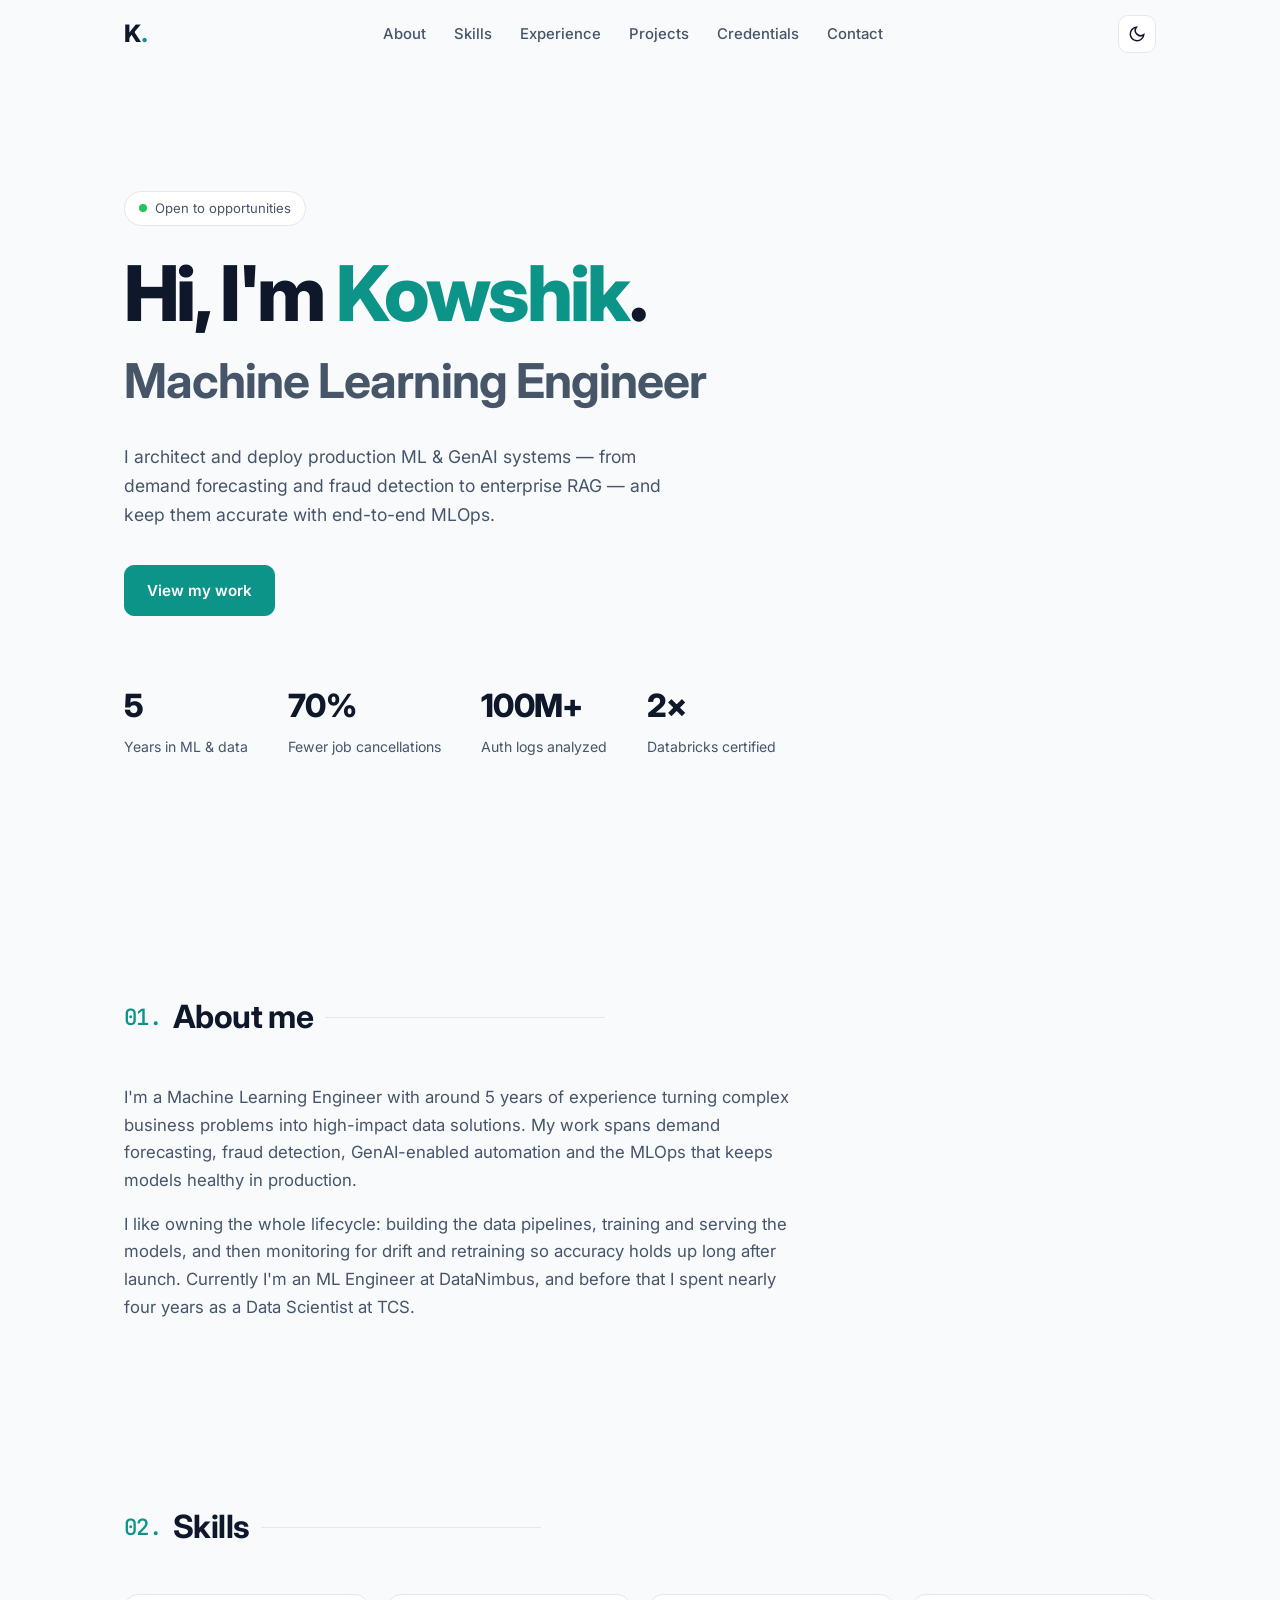
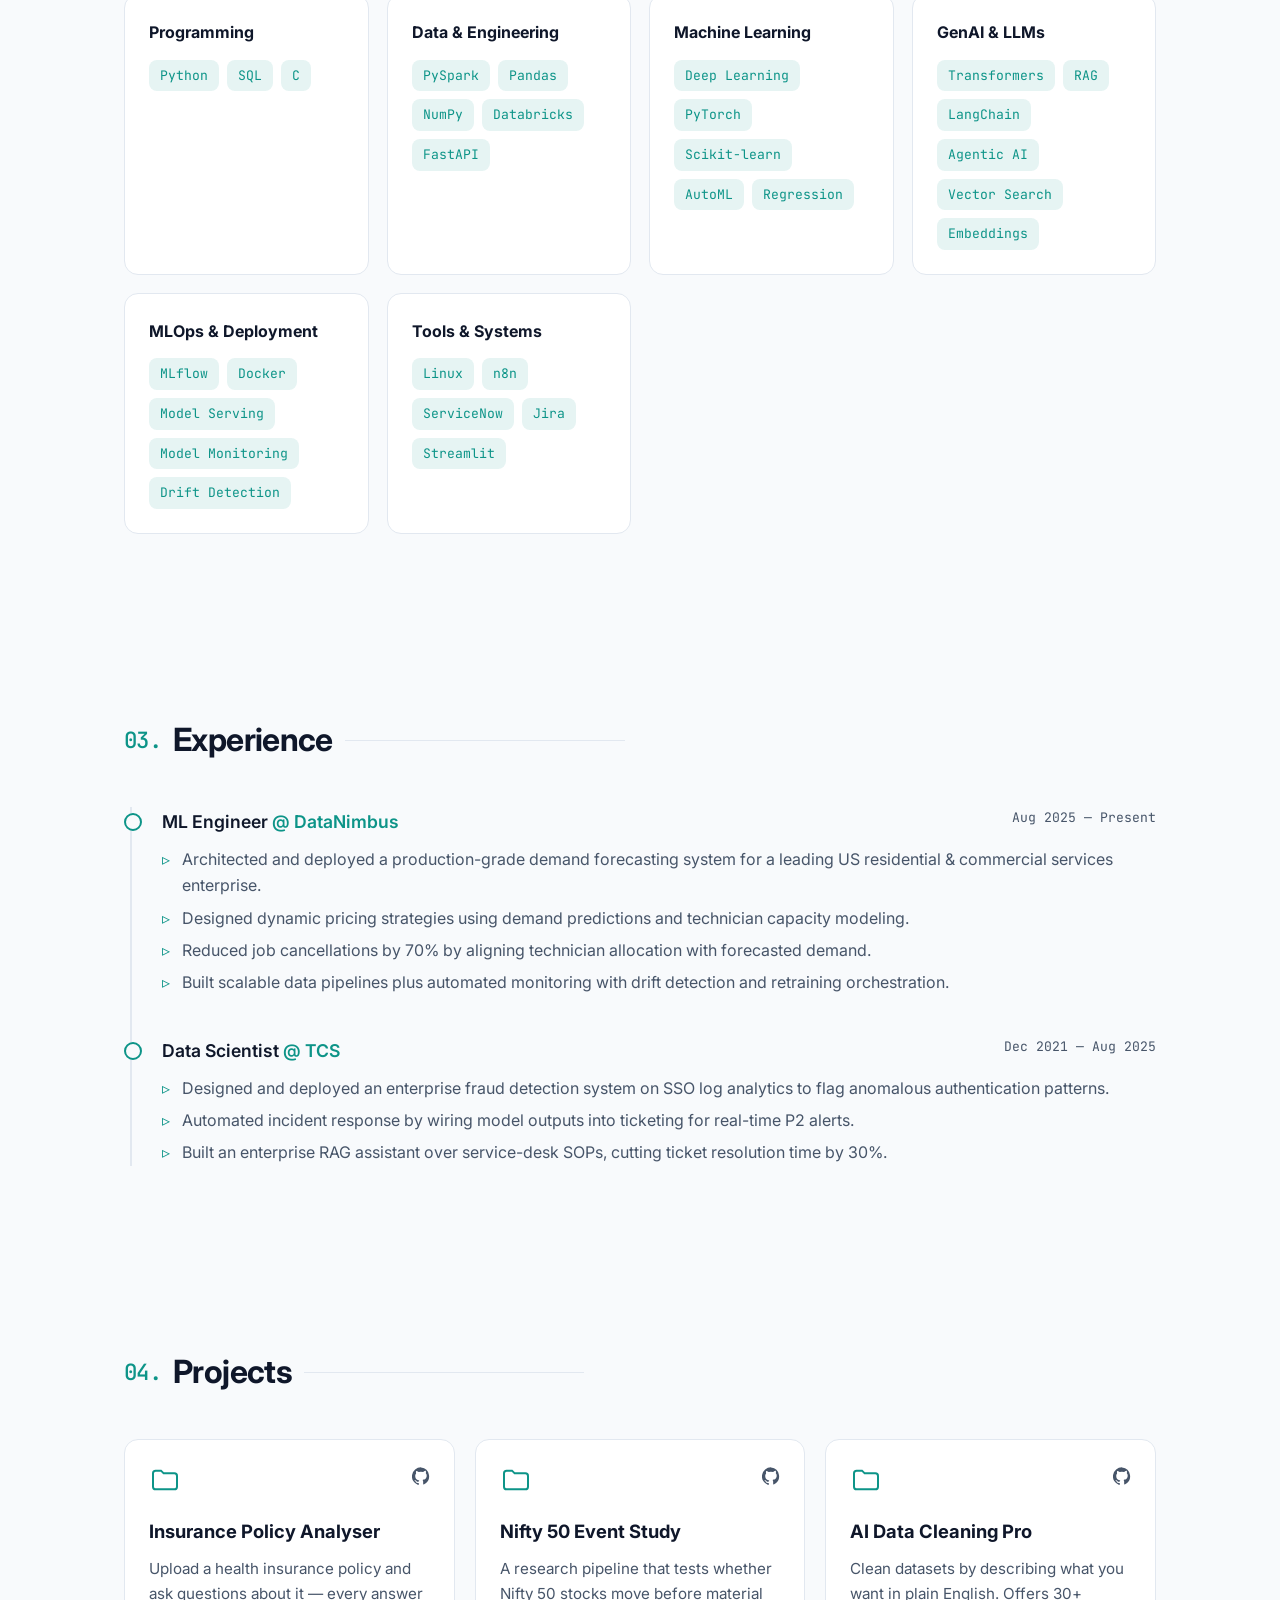
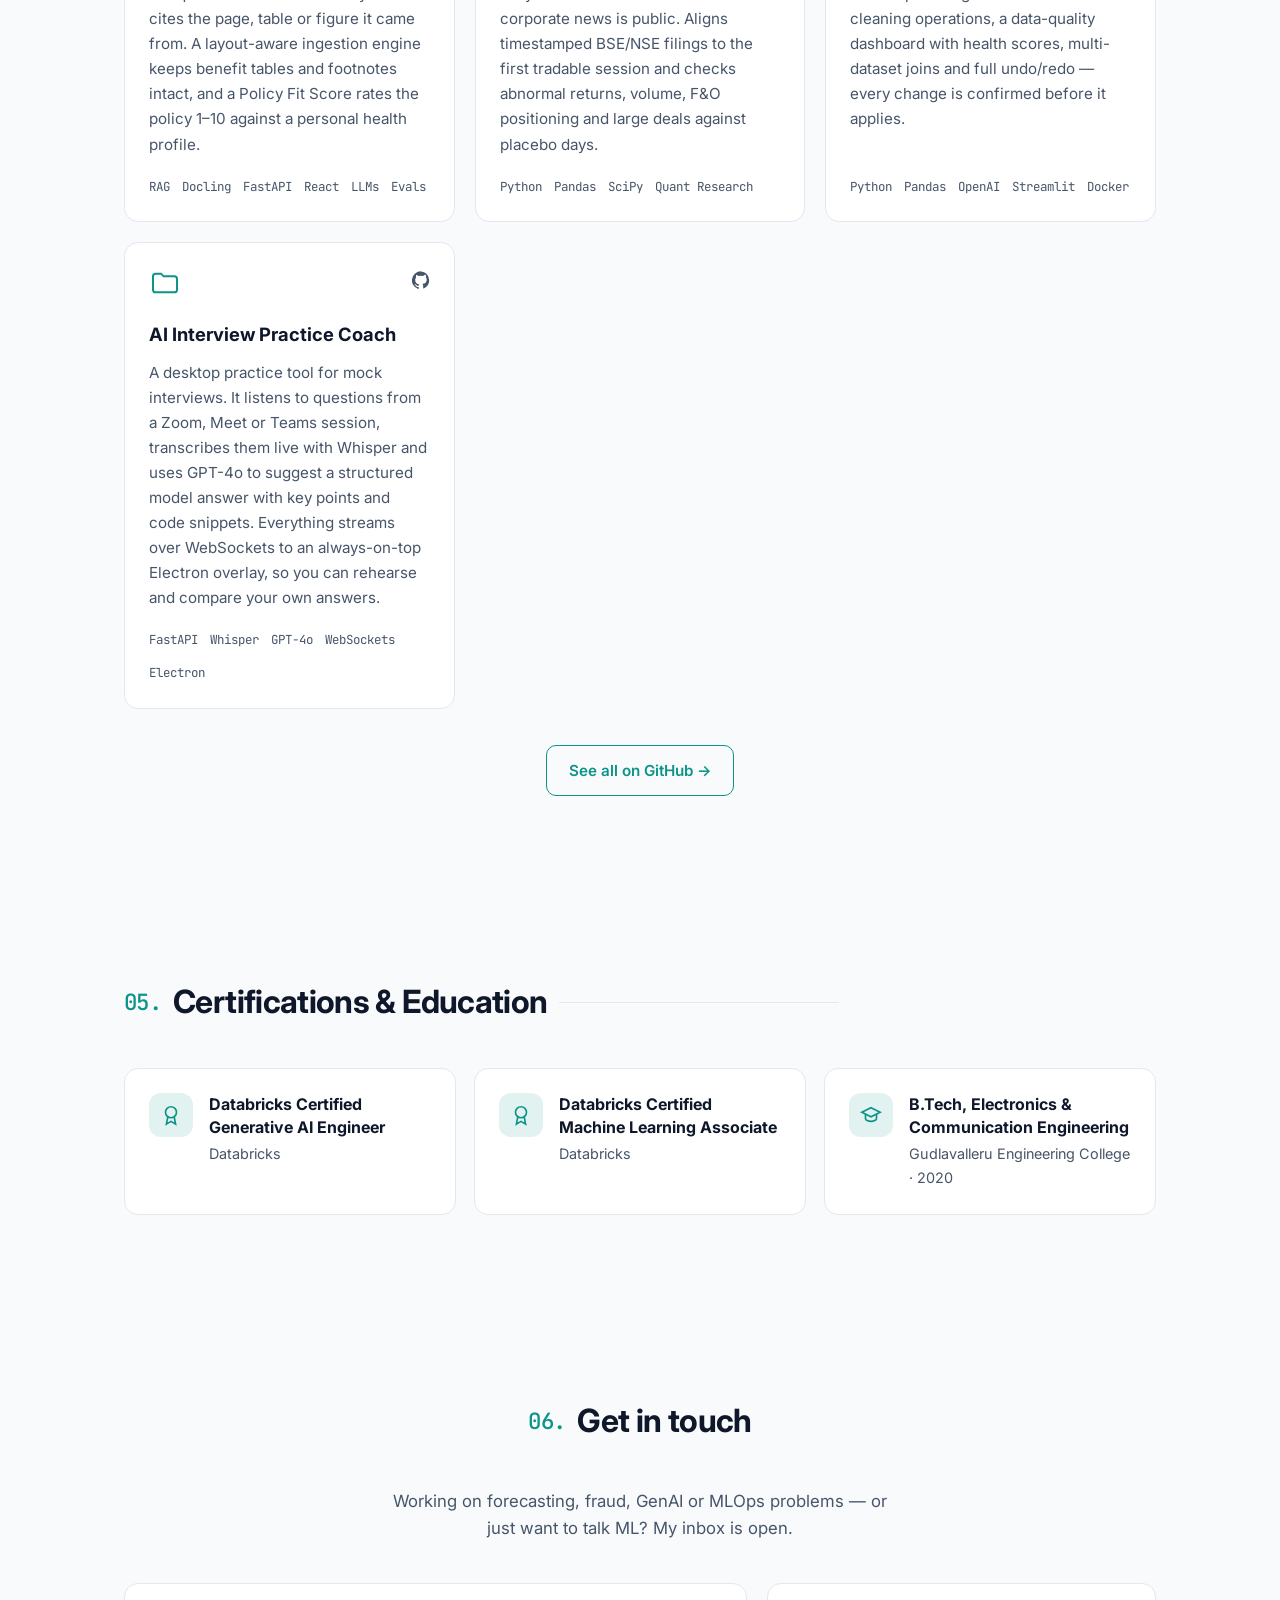
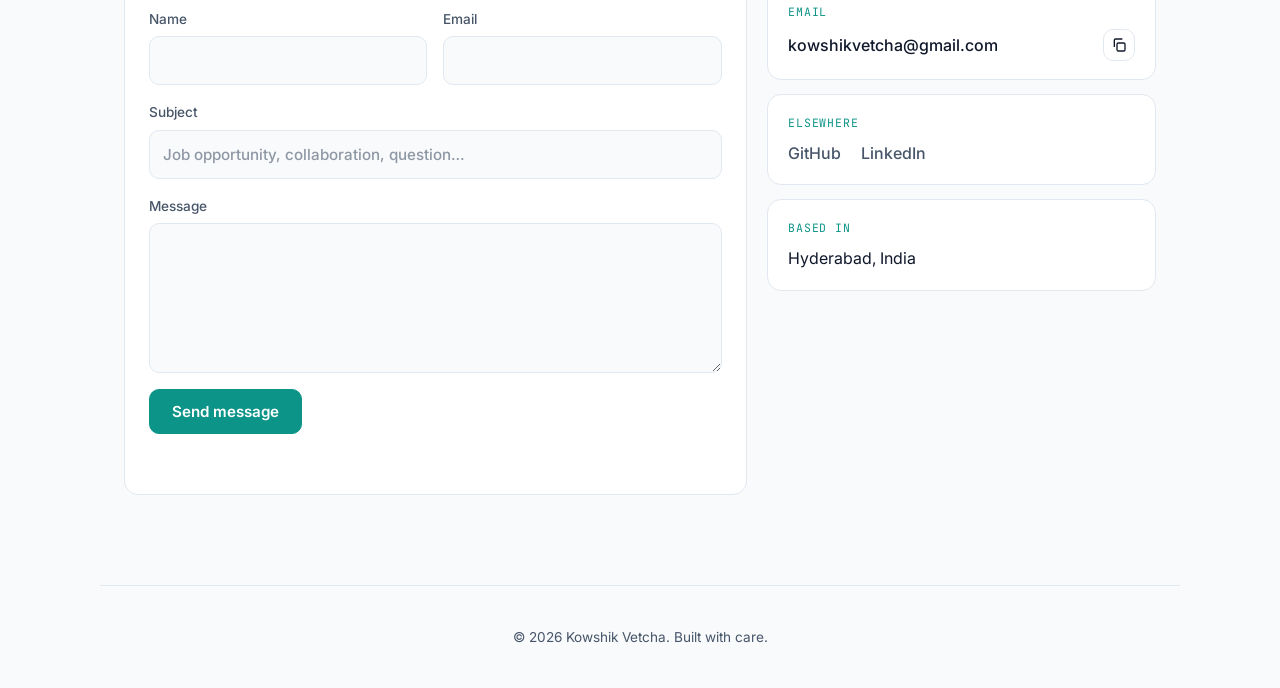
==== index.html @ be453adb "Initial portfolio site Single-page portfolio with projects, experience, credentials and a Web3Forms-" ====
<!doctype html>
<html lang="en">
<head>
  <meta charset="utf-8" />
  <meta name="viewport" content="width=device-width, initial-scale=1" />
  <title>Portfolio</title>
  <meta name="description" content="Personal portfolio" />
  <link rel="preconnect" href="https://fonts.googleapis.com" />
  <link rel="preconnect" href="https://fonts.gstatic.com" crossorigin />
  <link href="https://fonts.googleapis.com/css2?family=Inter:wght@400;500;600;700;800&family=JetBrains+Mono:wght@400;500&display=swap" rel="stylesheet" />
  <link rel="stylesheet" href="styles.css" />
  <script>
    // Apply saved theme before paint to avoid a flash
    try {
      const t = localStorage.getItem("theme");
      if (t) document.documentElement.dataset.theme = t;
    } catch (e) {}
  </script>
</head>
<body>
  <header class="nav">
    <div class="container nav-inner">
      <a href="#top" class="logo" id="logo"></a>
      <nav class="nav-links" id="nav-links">
        <a href="#about">About</a>
        <a href="#skills">Skills</a>
        <a href="#experience">Experience</a>
        <a href="#projects">Projects</a>
        <a href="#credentials">Credentials</a>
        <a href="#contact">Contact</a>
      </nav>
      <div class="nav-actions">
        <button class="icon-btn" id="theme-toggle" aria-label="Toggle theme">
          <svg class="sun" viewBox="0 0 24 24" width="18" height="18" fill="none" stroke="currentColor" stroke-width="2"><circle cx="12" cy="12" r="4"/><path d="M12 2v2M12 20v2M4.9 4.9l1.4 1.4M17.7 17.7l1.4 1.4M2 12h2M20 12h2M4.9 19.1l1.4-1.4M17.7 6.3l1.4-1.4"/></svg>
          <svg class="moon" viewBox="0 0 24 24" width="18" height="18" fill="none" stroke="currentColor" stroke-width="2"><path d="M21 12.8A9 9 0 1 1 11.2 3a7 7 0 0 0 9.8 9.8z"/></svg>
        </button>
        <button class="icon-btn menu-btn" id="menu-toggle" aria-label="Open menu">
          <svg viewBox="0 0 24 24" width="20" height="20" fill="none" stroke="currentColor" stroke-width="2"><path d="M4 7h16M4 12h16M4 17h16"/></svg>
        </button>
      </div>
    </div>
  </header>

  <main id="top">
    <section class="hero container">
      <p class="badge" id="badge"><span class="dot"></span>Open to opportunities</p>
      <h1>Hi, I'm <span class="accent" id="hero-name"></span>.</h1>
      <h2 class="hero-role" id="hero-role"></h2>
      <p class="hero-tagline" id="hero-tagline"></p>
      <div class="hero-cta">
        <a href="#projects" class="btn btn-primary">View my work</a>
        <a href="#" class="btn btn-ghost" id="resume-link" target="_blank" rel="noopener">Download résumé</a>
      </div>
      <div class="stats" id="stats"></div>
    </section>

    <section id="about" class="section container reveal">
      <h3 class="section-title"><span class="num">01.</span> About me</h3>
      <div class="about" id="about-text"></div>
    </section>

    <section id="skills" class="section container reveal">
      <h3 class="section-title"><span class="num">02.</span> Skills</h3>
      <div class="skills-grid" id="skills-grid"></div>
    </section>

    <section id="experience" class="section container reveal">
      <h3 class="section-title"><span class="num">03.</span> Experience</h3>
      <ol class="timeline" id="timeline"></ol>
    </section>

    <section id="projects" class="section container reveal">
      <h3 class="section-title"><span class="num">04.</span> Projects</h3>
      <div class="projects-grid" id="projects-grid"></div>
      <p class="more-link"><a class="btn btn-ghost" id="github-all" target="_blank" rel="noopener">See all on GitHub →</a></p>
    </section>

    <section id="credentials" class="section container reveal">
      <h3 class="section-title"><span class="num">05.</span> Certifications &amp; Education</h3>
      <div class="creds-grid" id="creds-grid"></div>
    </section>

    <section id="contact" class="section container contact reveal">
      <h3 class="section-title center"><span class="num">06.</span> Get in touch</h3>
      <p class="contact-blurb" id="contact-blurb"></p>

      <div class="contact-grid">
        <form class="card contact-form" id="contact-form" novalidate>
          <div class="field-row">
            <label>Name<input name="name" type="text" autocomplete="name" required maxlength="100" /></label>
            <label>Email<input name="email" type="email" autocomplete="email" required maxlength="150" /></label>
          </div>
          <label>Subject<input name="subject" type="text" maxlength="150" placeholder="Job opportunity, collaboration, question…" /></label>
          <label>Message<textarea name="message" rows="5" required maxlength="4000"></textarea></label>
          <input type="checkbox" name="botcheck" class="hp" tabindex="-1" autocomplete="off" aria-hidden="true" />
          <button type="submit" class="btn btn-primary" id="contact-submit">Send message</button>
          <p class="form-status" id="form-status" role="status" aria-live="polite"></p>
        </form>

        <aside class="contact-side">
          <div class="card contact-item">
            <span class="contact-label">Email</span>
            <div class="email-row">
              <a id="contact-email"></a>
              <button type="button" class="icon-btn" id="copy-email" aria-label="Copy email address">
                <svg viewBox="0 0 24 24" width="16" height="16" fill="none" stroke="currentColor" stroke-width="2"><rect x="9" y="9" width="12" height="12" rx="2"/><path d="M5 15V5a2 2 0 0 1 2-2h10"/></svg>
              </button>
            </div>
          </div>
          <div class="card contact-item">
            <span class="contact-label">Elsewhere</span>
            <div class="social" id="social"></div>
          </div>
          <div class="card contact-item">
            <span class="contact-label">Based in</span>
            <span id="contact-location"></span>
          </div>
        </aside>
      </div>
    </section>
  </main>

  <footer class="footer container">
    <p id="footer-text"></p>
  </footer>

  <script src="content.js"></script>
  <script src="script.js"></script>
</body>
</html>
---- styles.css ----
:root {
  --bg: #0b0f17;
  --bg-elev: #121826;
  --border: #1f2937;
  --text: #e5e7eb;
  --muted: #94a3b8;
  --accent: #5eead4;
  --accent-ink: #042f2e;
  --shadow: 0 10px 30px -12px rgba(0, 0, 0, 0.6);
  --radius: 14px;
  --max: 1080px;
}

:root[data-theme="light"] {
  --bg: #f8fafc;
  --bg-elev: #ffffff;
  --border: #e2e8f0;
  --text: #0f172a;
  --muted: #475569;
  --accent: #0d9488;
  --accent-ink: #ffffff;
  --shadow: 0 10px 30px -15px rgba(15, 23, 42, 0.25);
}

@media (prefers-color-scheme: light) {
  :root:not([data-theme="dark"]) {
    --bg: #f8fafc;
    --bg-elev: #ffffff;
    --border: #e2e8f0;
    --text: #0f172a;
    --muted: #475569;
    --accent: #0d9488;
    --accent-ink: #ffffff;
    --shadow: 0 10px 30px -15px rgba(15, 23, 42, 0.25);
  }
}

* { box-sizing: border-box; margin: 0; padding: 0; }
html { scroll-behavior: smooth; scroll-padding-top: 80px; }
body {
  font-family: "Inter", system-ui, sans-serif;
  background: var(--bg);
  color: var(--text);
  line-height: 1.65;
  -webkit-font-smoothing: antialiased;
  transition: background 0.3s, color 0.3s;
}
a { color: inherit; text-decoration: none; }
ul, ol { list-style: none; }

.container { width: 100%; max-width: var(--max); margin: 0 auto; padding: 0 24px; }
.accent { color: var(--accent); }

/* ---------- Nav ---------- */
.nav {
  position: sticky; top: 0; z-index: 50;
  backdrop-filter: blur(12px);
  background: color-mix(in srgb, var(--bg) 75%, transparent);
  border-bottom: 1px solid transparent;
  transition: border-color 0.3s;
}
.nav.scrolled { border-bottom-color: var(--border); }
.nav-inner { display: flex; align-items: center; justify-content: space-between; height: 68px; }
.logo { font-weight: 800; font-size: 1.5rem; letter-spacing: -0.02em; }
.nav-links { display: flex; gap: 28px; }
.nav-links a { color: var(--muted); font-size: 0.93rem; font-weight: 500; transition: color 0.2s; }
.nav-links a:hover, .nav-links a.active { color: var(--accent); }
.nav-actions { display: flex; gap: 8px; }
.icon-btn {
  display: grid; place-items: center;
  width: 38px; height: 38px;
  border-radius: 10px; border: 1px solid var(--border);
  background: var(--bg-elev); color: var(--text); cursor: pointer;
  transition: border-color 0.2s, color 0.2s;
}
.icon-btn:hover { border-color: var(--accent); color: var(--accent); }
.icon-btn .moon { display: none; }
:root[data-theme="light"] .icon-btn .sun { display: none; }
:root[data-theme="light"] .icon-btn .moon { display: block; }
@media (prefers-color-scheme: light) {
  :root:not([data-theme="dark"]) .icon-btn .sun { display: none; }
  :root:not([data-theme="dark"]) .icon-btn .moon { display: block; }
}
.menu-btn { display: none; }

/* ---------- Hero ---------- */
.hero { min-height: calc(100vh - 68px); display: flex; flex-direction: column; justify-content: center; padding-top: 40px; padding-bottom: 60px; }
.badge {
  display: inline-flex; align-items: center; gap: 8px; align-self: flex-start;
  font-size: 0.82rem; color: var(--muted);
  padding: 6px 14px; border: 1px solid var(--border); border-radius: 999px;
  background: var(--bg-elev); margin-bottom: 28px;
}
.dot { width: 8px; height: 8px; border-radius: 50%; background: #22c55e; box-shadow: 0 0 0 0 rgba(34,197,94,.6); animation: pulse 2s infinite; }
@keyframes pulse { 70% { box-shadow: 0 0 0 8px rgba(34,197,94,0); } 100% { box-shadow: 0 0 0 0 rgba(34,197,94,0); } }
.hero h1 { font-size: clamp(2.6rem, 7vw, 4.8rem); font-weight: 800; letter-spacing: -0.035em; line-height: 1.05; }
.hero-role { font-size: clamp(1.6rem, 4.5vw, 3rem); font-weight: 700; color: var(--muted); letter-spacing: -0.02em; margin-top: 6px; }
.hero-tagline { max-width: 560px; font-size: 1.1rem; color: var(--muted); margin-top: 22px; }
.hero-cta { display: flex; flex-wrap: wrap; gap: 14px; margin-top: 36px; }

.btn {
  display: inline-flex; align-items: center; justify-content: center;
  padding: 12px 22px; border-radius: 10px; font-weight: 600; font-size: 0.95rem;
  border: 1px solid var(--accent); transition: transform 0.2s, box-shadow 0.2s, background 0.2s;
}
.btn:hover { transform: translateY(-2px); }
.btn-primary { background: var(--accent); color: var(--accent-ink); }
.btn-primary:hover { box-shadow: 0 8px 24px -8px var(--accent); }
.btn-ghost { color: var(--accent); }
.btn-ghost:hover { background: color-mix(in srgb, var(--accent) 10%, transparent); }
.btn-lg { padding: 16px 30px; font-size: 1rem; }

.stats { display: flex; flex-wrap: wrap; gap: 40px; margin-top: 64px; }
.stat strong { display: block; font-size: 2rem; font-weight: 800; color: var(--text); letter-spacing: -0.02em; }
.stat span { color: var(--muted); font-size: 0.88rem; }

/* ---------- Sections ---------- */
.section { padding: 90px 24px; }
.section-title {
  display: flex; align-items: center; gap: 12px;
  font-size: clamp(1.5rem, 3.5vw, 2rem); font-weight: 700; letter-spacing: -0.02em; margin-bottom: 40px;
}
.section-title::after { content: ""; flex: 1; max-width: 280px; height: 1px; background: var(--border); }
.section-title.center { justify-content: center; }
.section-title.center::after { display: none; }
.num { font-family: "JetBrains Mono", monospace; color: var(--accent); font-size: 0.7em; font-weight: 500; }

.reveal { opacity: 0; transform: translateY(24px); transition: opacity 0.7s ease, transform 0.7s ease; }
.reveal.visible { opacity: 1; transform: none; }
@media (prefers-reduced-motion: reduce) {
  .reveal { opacity: 1; transform: none; transition: none; }
  html { scroll-behavior: auto; }
}

.about { max-width: 680px; color: var(--muted); font-size: 1.05rem; }
.about p + p { margin-top: 16px; }

.card {
  background: var(--bg-elev); border: 1px solid var(--border); border-radius: var(--radius);
  padding: 24px; transition: transform 0.25s, border-color 0.25s, box-shadow 0.25s;
}
.card:hover { transform: translateY(-4px); border-color: color-mix(in srgb, var(--accent) 50%, var(--border)); box-shadow: var(--shadow); }

/* Skills */
.skills-grid { display: grid; grid-template-columns: repeat(auto-fit, minmax(220px, 1fr)); gap: 18px; }
.skill-card h4 { font-size: 1rem; margin-bottom: 14px; }
.chips { display: flex; flex-wrap: wrap; gap: 8px; }
.chips li {
  font-size: 0.82rem; padding: 5px 11px; border-radius: 8px;
  background: color-mix(in srgb, var(--accent) 10%, transparent); color: var(--accent);
  font-family: "JetBrains Mono", monospace;
}

/* Timeline */
.timeline { position: relative; border-left: 2px solid var(--border); margin-left: 6px; }
.timeline-item { position: relative; padding: 0 0 40px 30px; }
.timeline-item:last-child { padding-bottom: 0; }
.timeline-item::before {
  content: ""; position: absolute; left: -8px; top: 6px;
  width: 14px; height: 14px; border-radius: 50%;
  background: var(--bg); border: 2px solid var(--accent);
}
.timeline-head { display: flex; flex-wrap: wrap; justify-content: space-between; gap: 6px 16px; margin-bottom: 10px; }
.timeline-head h4 { font-size: 1.1rem; font-weight: 600; }
.period { font-family: "JetBrains Mono", monospace; font-size: 0.82rem; color: var(--muted); }
.timeline-item ul li { position: relative; padding-left: 20px; color: var(--muted); margin-top: 6px; }
.timeline-item ul li::before { content: "▹"; position: absolute; left: 0; color: var(--accent); }

/* Projects */
.projects-grid { display: grid; grid-template-columns: repeat(auto-fill, minmax(290px, 1fr)); gap: 20px; }
.project-card { display: flex; flex-direction: column; }
.project-top { display: flex; justify-content: space-between; align-items: center; margin-bottom: 20px; }
.folder { color: var(--accent); }
.project-links { display: flex; gap: 12px; }
.project-links a { color: var(--muted); transition: color 0.2s; }
.project-links a:hover { color: var(--accent); }
.project-card h4 { font-size: 1.15rem; margin-bottom: 10px; }
.project-card p { color: var(--muted); font-size: 0.95rem; flex: 1; }
.tags { display: flex; flex-wrap: wrap; gap: 12px; margin-top: 20px; }
.tags li { font-family: "JetBrains Mono", monospace; font-size: 0.78rem; color: var(--muted); }

.more-link { text-align: center; margin-top: 36px; }
.project-org { font-family: "JetBrains Mono", monospace; font-size: 0.75rem; color: var(--accent); text-transform: uppercase; letter-spacing: 0.08em; margin-bottom: 6px; }

/* Credentials */
.creds-grid { display: grid; grid-template-columns: repeat(auto-fit, minmax(280px, 1fr)); gap: 18px; }
.cred-card { display: flex; gap: 16px; align-items: flex-start; }
.cred-icon {
  flex: none; display: grid; place-items: center; width: 44px; height: 44px; border-radius: 12px;
  color: var(--accent); background: color-mix(in srgb, var(--accent) 12%, transparent);
}
.cred-card h4 { font-size: 1rem; line-height: 1.4; }
.cred-card p { color: var(--muted); font-size: 0.9rem; margin-top: 4px; }

/* Contact */
.contact-blurb { max-width: 520px; margin: 0 auto 40px; color: var(--muted); font-size: 1.05rem; text-align: center; }
.contact-grid { display: grid; grid-template-columns: 1.6fr 1fr; gap: 20px; align-items: start; }
.contact-form { display: flex; flex-direction: column; gap: 16px; }
.contact-form:hover, .contact-item:hover { transform: none; box-shadow: none; }
.field-row { display: grid; grid-template-columns: 1fr 1fr; gap: 16px; }
.contact-form label { display: flex; flex-direction: column; gap: 6px; font-size: 0.85rem; font-weight: 500; color: var(--muted); }
.contact-form input, .contact-form textarea {
  font: inherit; font-size: 0.95rem; color: var(--text);
  background: var(--bg); border: 1px solid var(--border); border-radius: 10px;
  padding: 11px 13px; transition: border-color 0.2s, box-shadow 0.2s; width: 100%;
}
.contact-form textarea { resize: vertical; min-height: 120px; }
.contact-form input::placeholder { color: color-mix(in srgb, var(--muted) 60%, transparent); }
.contact-form input:focus, .contact-form textarea:focus {
  outline: none; border-color: var(--accent);
  box-shadow: 0 0 0 3px color-mix(in srgb, var(--accent) 20%, transparent);
}
.contact-form .btn { align-self: flex-start; cursor: pointer; font-family: inherit; }
.contact-form .btn:disabled { opacity: 0.6; cursor: wait; transform: none; }
.hp { position: absolute; left: -9999px; width: 1px; height: 1px; opacity: 0; }
.form-status { font-size: 0.9rem; min-height: 1.4em; color: var(--muted); }
.form-status.success { color: #22c55e; }
.form-status.error { color: #ef4444; }

.contact-side { display: flex; flex-direction: column; gap: 14px; }
.contact-item { padding: 18px 20px; display: flex; flex-direction: column; gap: 8px; }
.contact-label { font-family: "JetBrains Mono", monospace; font-size: 0.72rem; text-transform: uppercase; letter-spacing: 0.08em; color: var(--accent); }
.email-row { display: flex; align-items: center; justify-content: space-between; gap: 10px; }
.email-row a { font-weight: 500; word-break: break-all; transition: color 0.2s; }
.email-row a:hover { color: var(--accent); }
.email-row .icon-btn { width: 32px; height: 32px; flex: none; }
.icon-btn.copied { color: #22c55e; border-color: #22c55e; }
.social { display: flex; gap: 20px; }
.social a { color: var(--muted); font-weight: 500; transition: color 0.2s; }
.social a:hover { color: var(--accent); }

.footer { text-align: center; padding: 40px 24px; color: var(--muted); font-size: 0.85rem; border-top: 1px solid var(--border); }

/* ---------- Mobile ---------- */
@media (max-width: 760px) {
  .container { padding: 0 16px; }
  .section { padding: 70px 16px; }
  .menu-btn { display: grid; }
  .nav-links {
    position: absolute; top: 68px; left: 0; right: 0;
    flex-direction: column; gap: 0;
    background: var(--bg-elev); border-bottom: 1px solid var(--border);
    max-height: 0; overflow: hidden; transition: max-height 0.3s ease;
  }
  .nav-links.open { max-height: 320px; }
  .nav-links a { padding: 14px 20px; border-top: 1px solid var(--border); }
  .stats { gap: 28px; margin-top: 48px; }
  .contact-grid, .field-row { grid-template-columns: 1fr; }
}
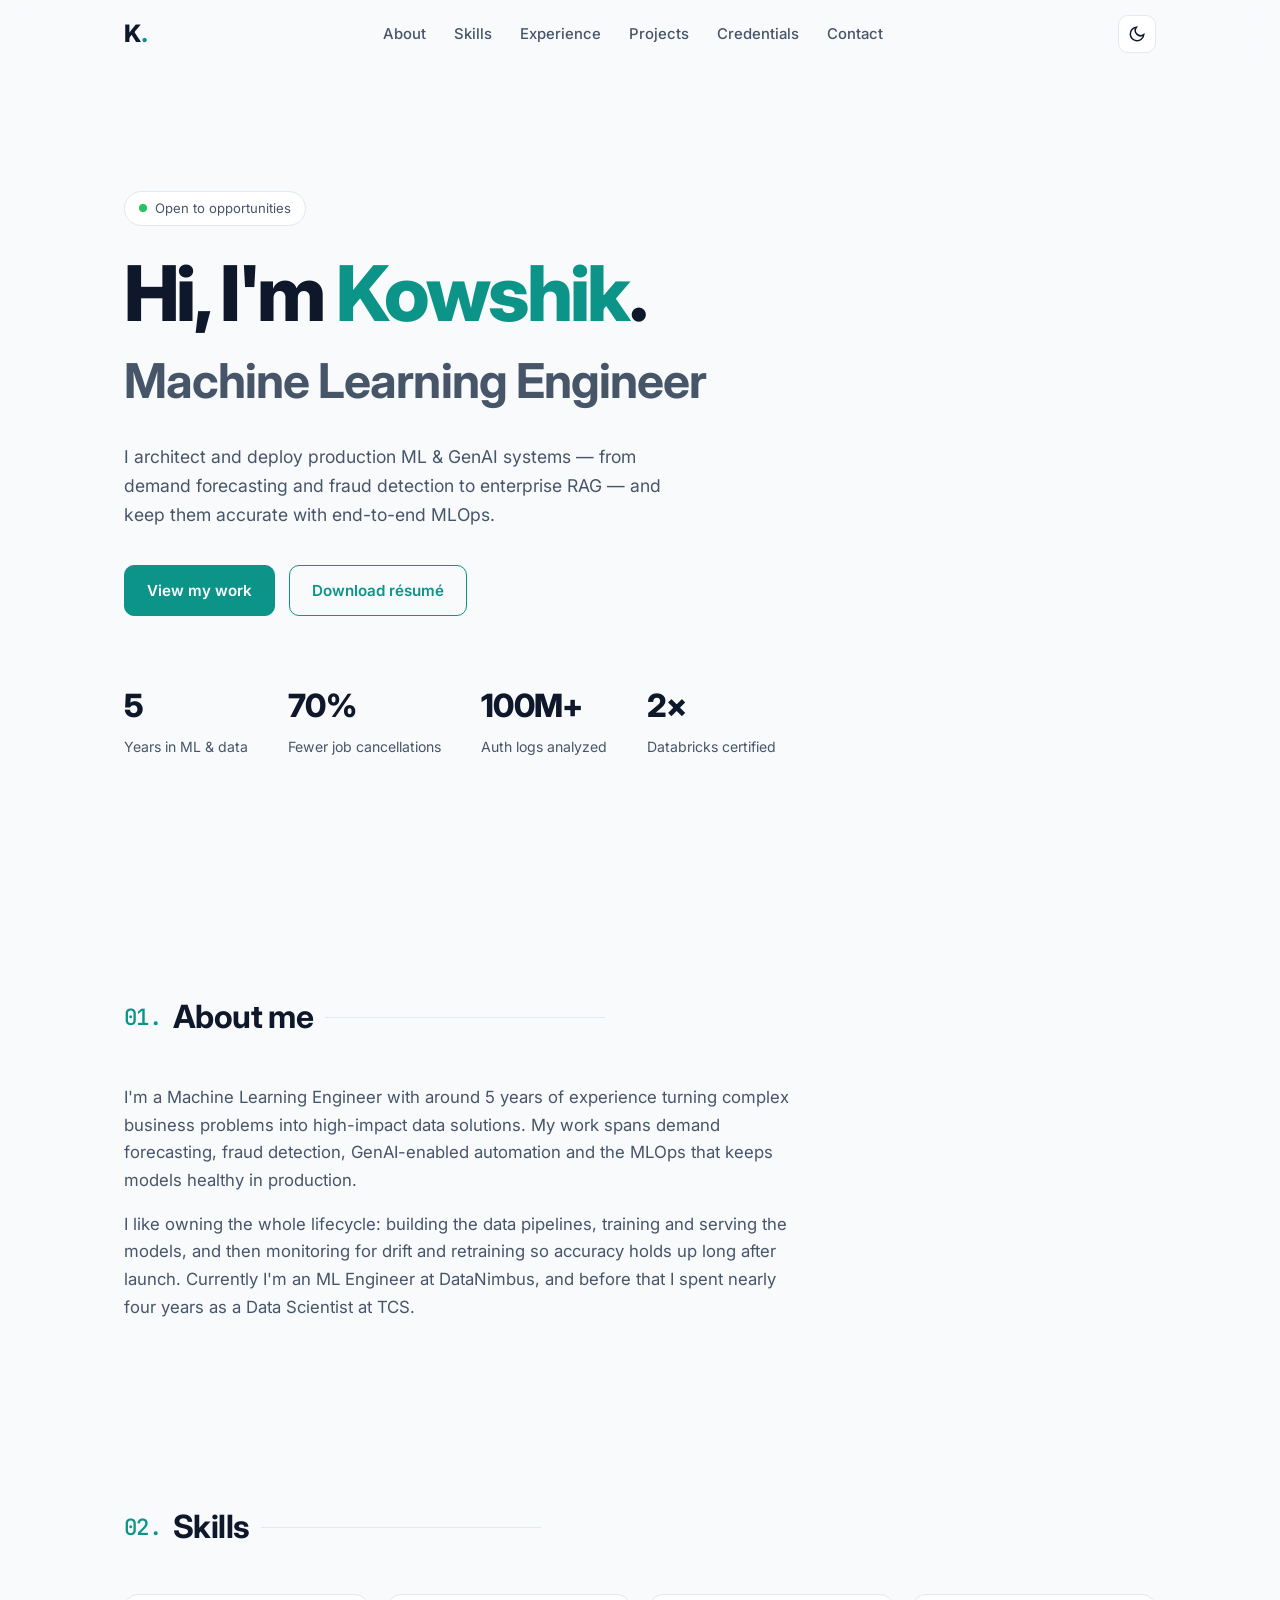
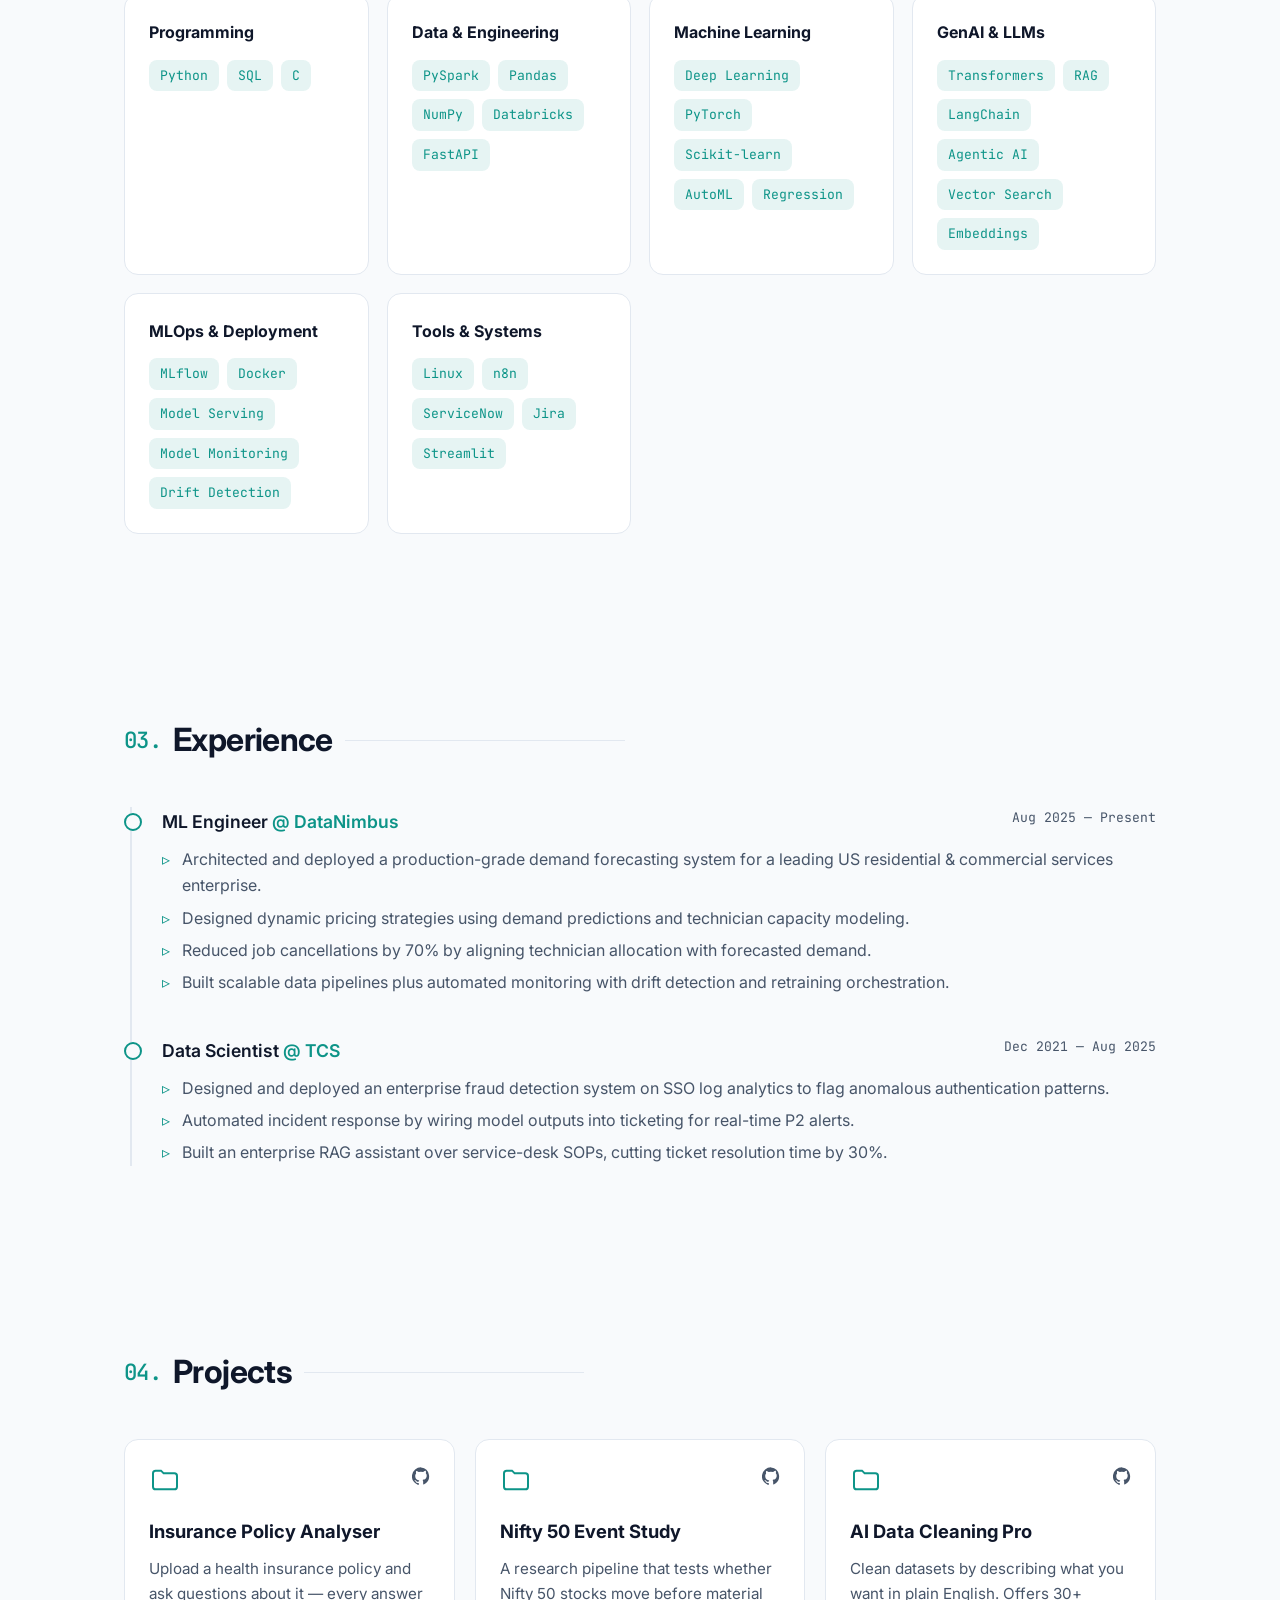
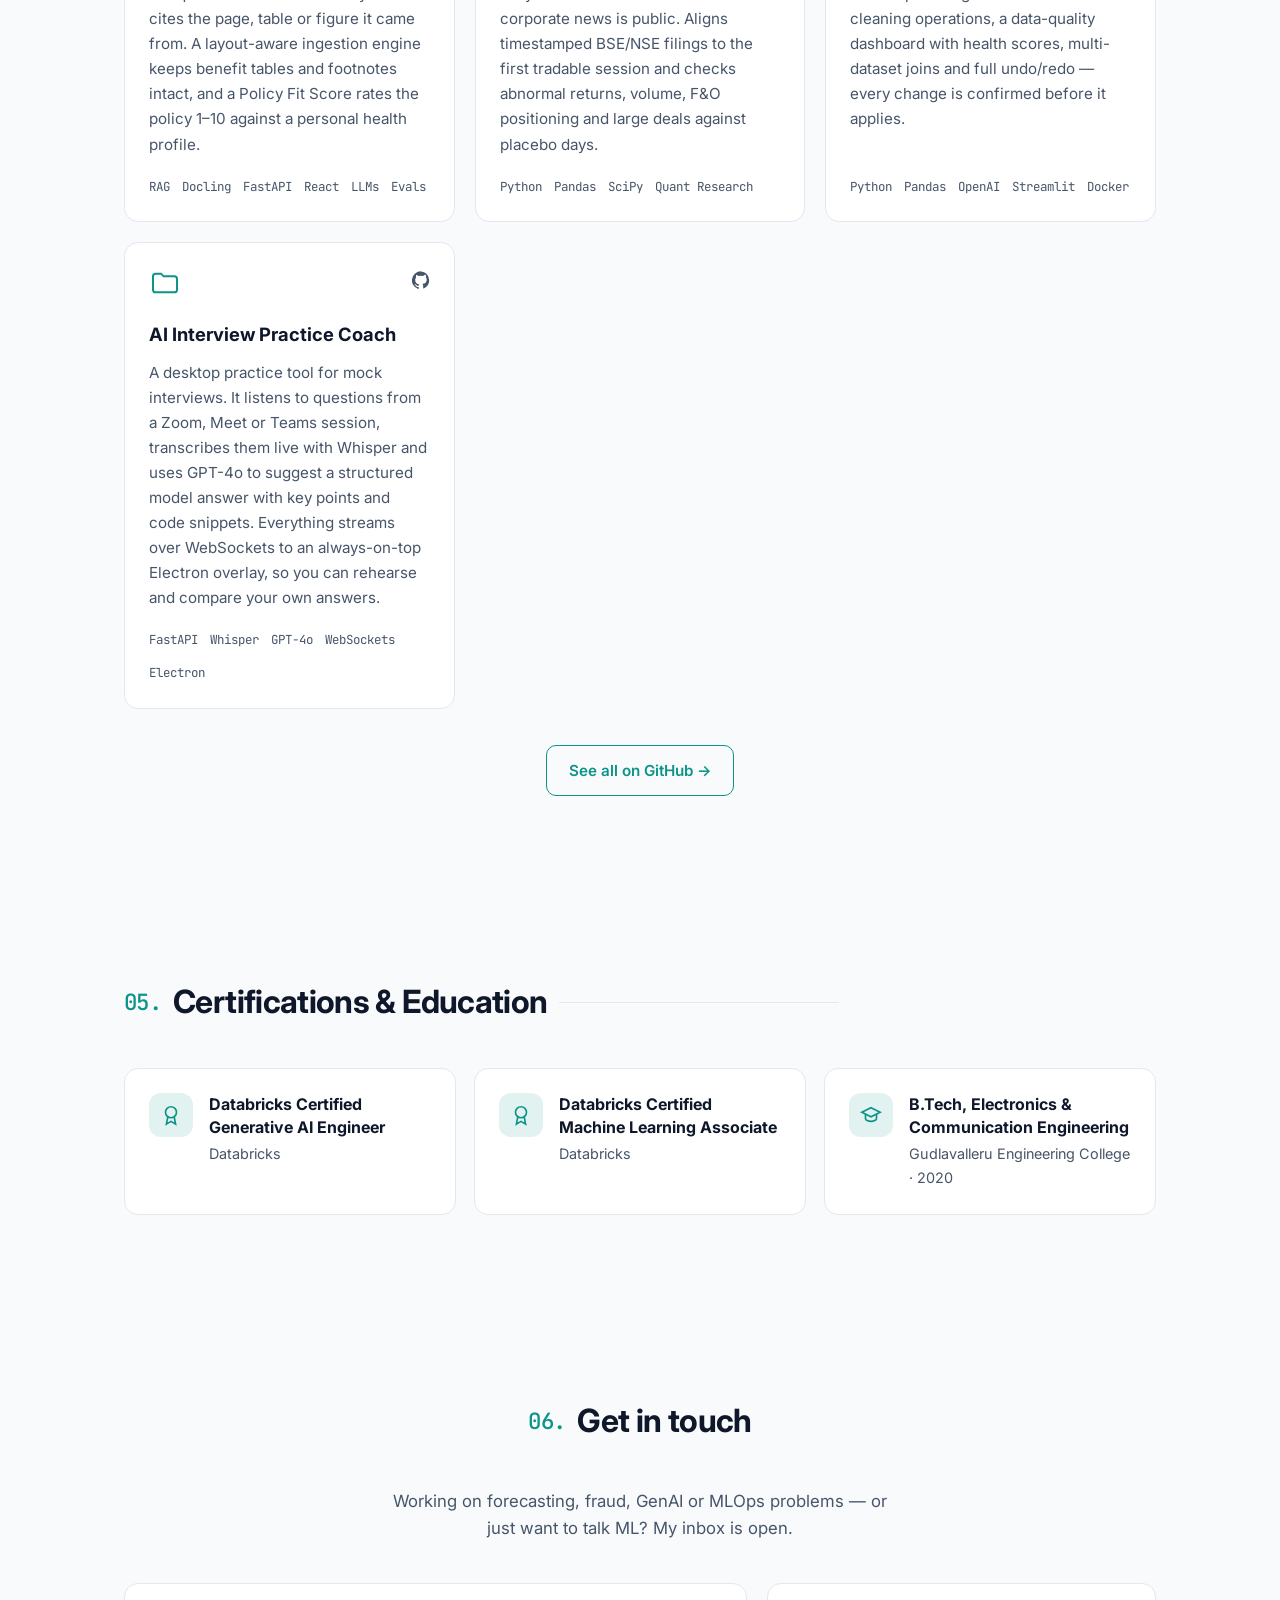
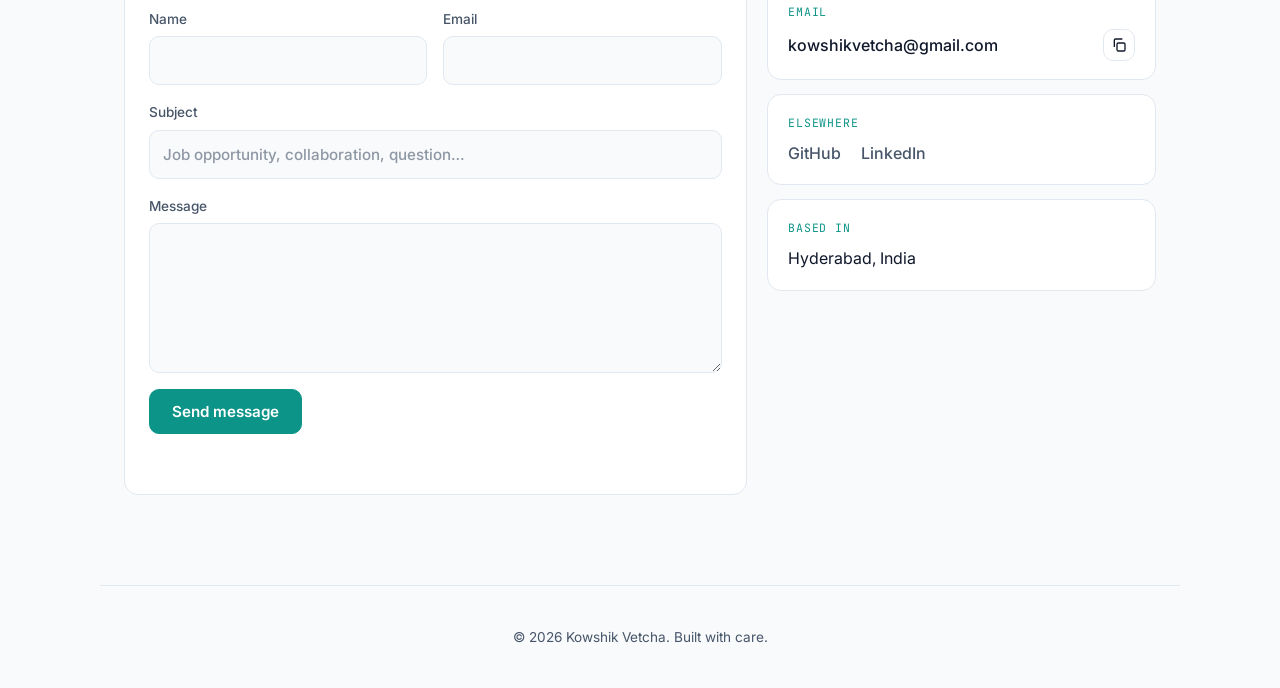
==== commit 3e210b08: "Add résumé download button Co-Authored-By: Claude Opus 5.5 <noreply@anthropic.com>" ====
--- a/index.html
+++ b/index.html
@@ -3,8 +3,13 @@
 <head>
   <meta charset="utf-8" />
   <meta name="viewport" content="width=device-width, initial-scale=1" />
-  <title>Portfolio</title>
-  <meta name="description" content="Personal portfolio" />
+  <title>Kowshik Vetcha — Machine Learning Engineer</title>
+  <meta name="description" content="Machine Learning Engineer building production ML and GenAI systems: demand forecasting, fraud detection, RAG and end-to-end MLOps." />
+  <meta property="og:title" content="Kowshik Vetcha — Machine Learning Engineer" />
+  <meta property="og:description" content="Production ML & GenAI systems: forecasting, fraud detection, RAG and MLOps." />
+  <meta property="og:url" content="https://kowshikvetcha.github.io/" />
+  <meta property="og:type" content="website" />
+  <link rel="icon" href="data:image/svg+xml,<svg xmlns='http://www.w3.org/2000/svg' viewBox='0 0 32 32'><rect width='32' height='32' rx='8' fill='%230b0f17'/><text x='16' y='23' font-family='Arial' font-weight='800' font-size='20' text-anchor='middle' fill='%235eead4'>K</text></svg>" />
   <link rel="preconnect" href="https://fonts.googleapis.com" />
   <link rel="preconnect" href="https://fonts.gstatic.com" crossorigin />
   <link href="https://fonts.googleapis.com/css2?family=Inter:wght@400;500;600;700;800&family=JetBrains+Mono:wght@400;500&display=swap" rel="stylesheet" />
@@ -49,7 +54,7 @@
       <p class="hero-tagline" id="hero-tagline"></p>
       <div class="hero-cta">
         <a href="#projects" class="btn btn-primary">View my work</a>
-        <a href="#" class="btn btn-ghost" id="resume-link" target="_blank" rel="noopener">Download résumé</a>
+        <a href="#" class="btn btn-ghost" id="resume-link" download="Vetcha_Kowshik_Resume.pdf">Download résumé</a>
       </div>
       <div class="stats" id="stats"></div>
     </section>
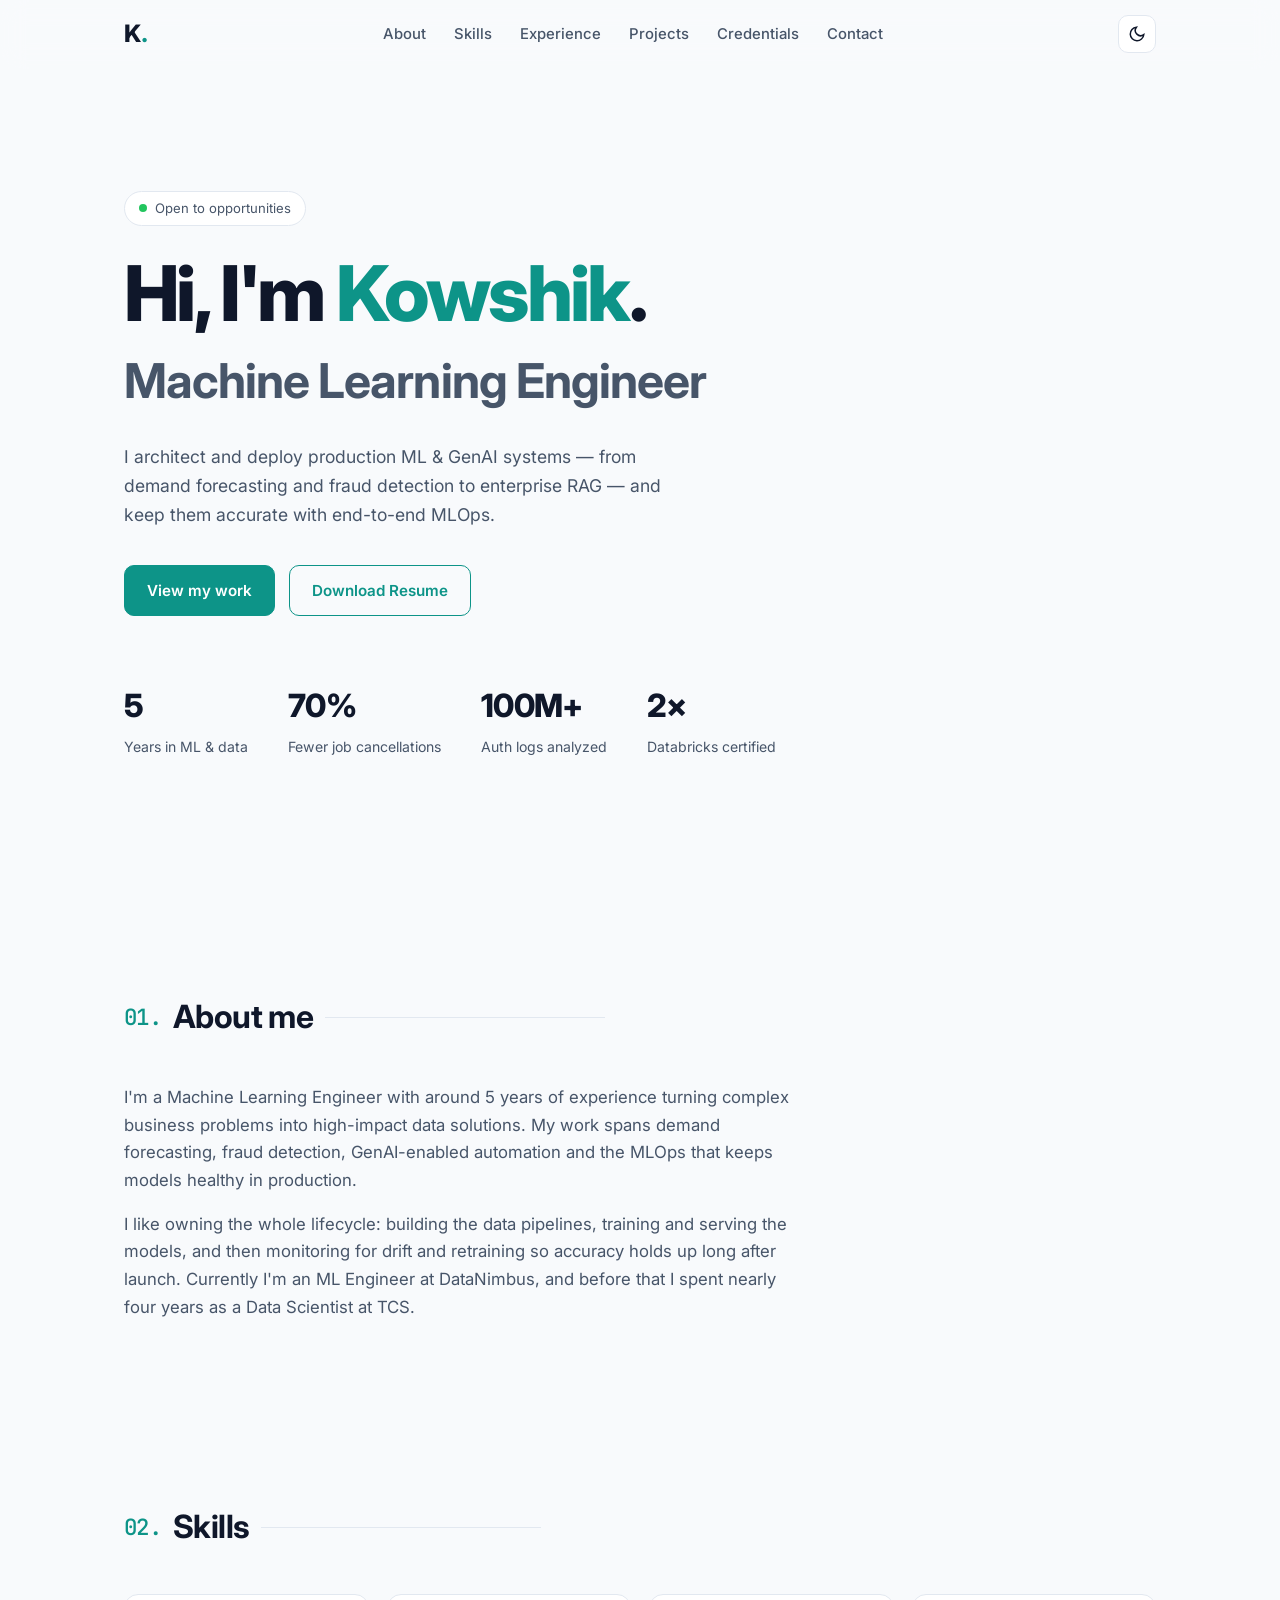
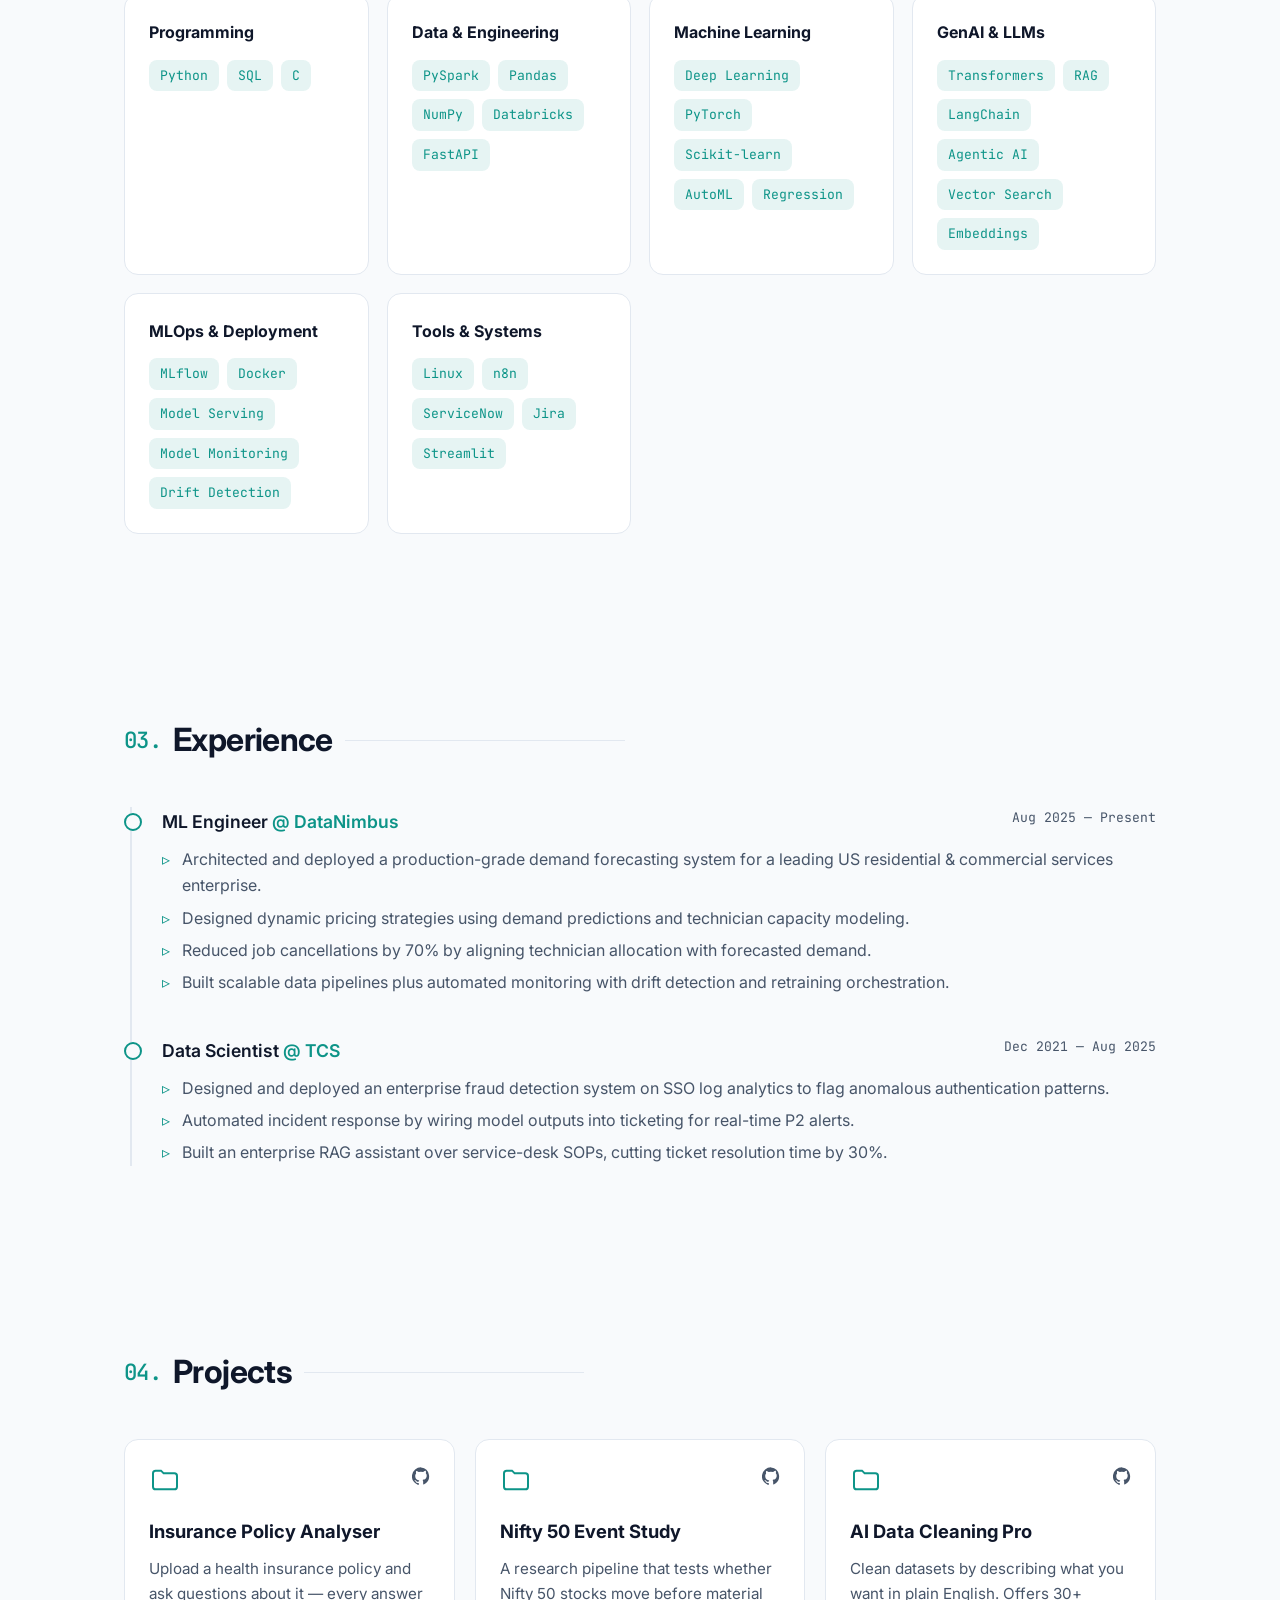
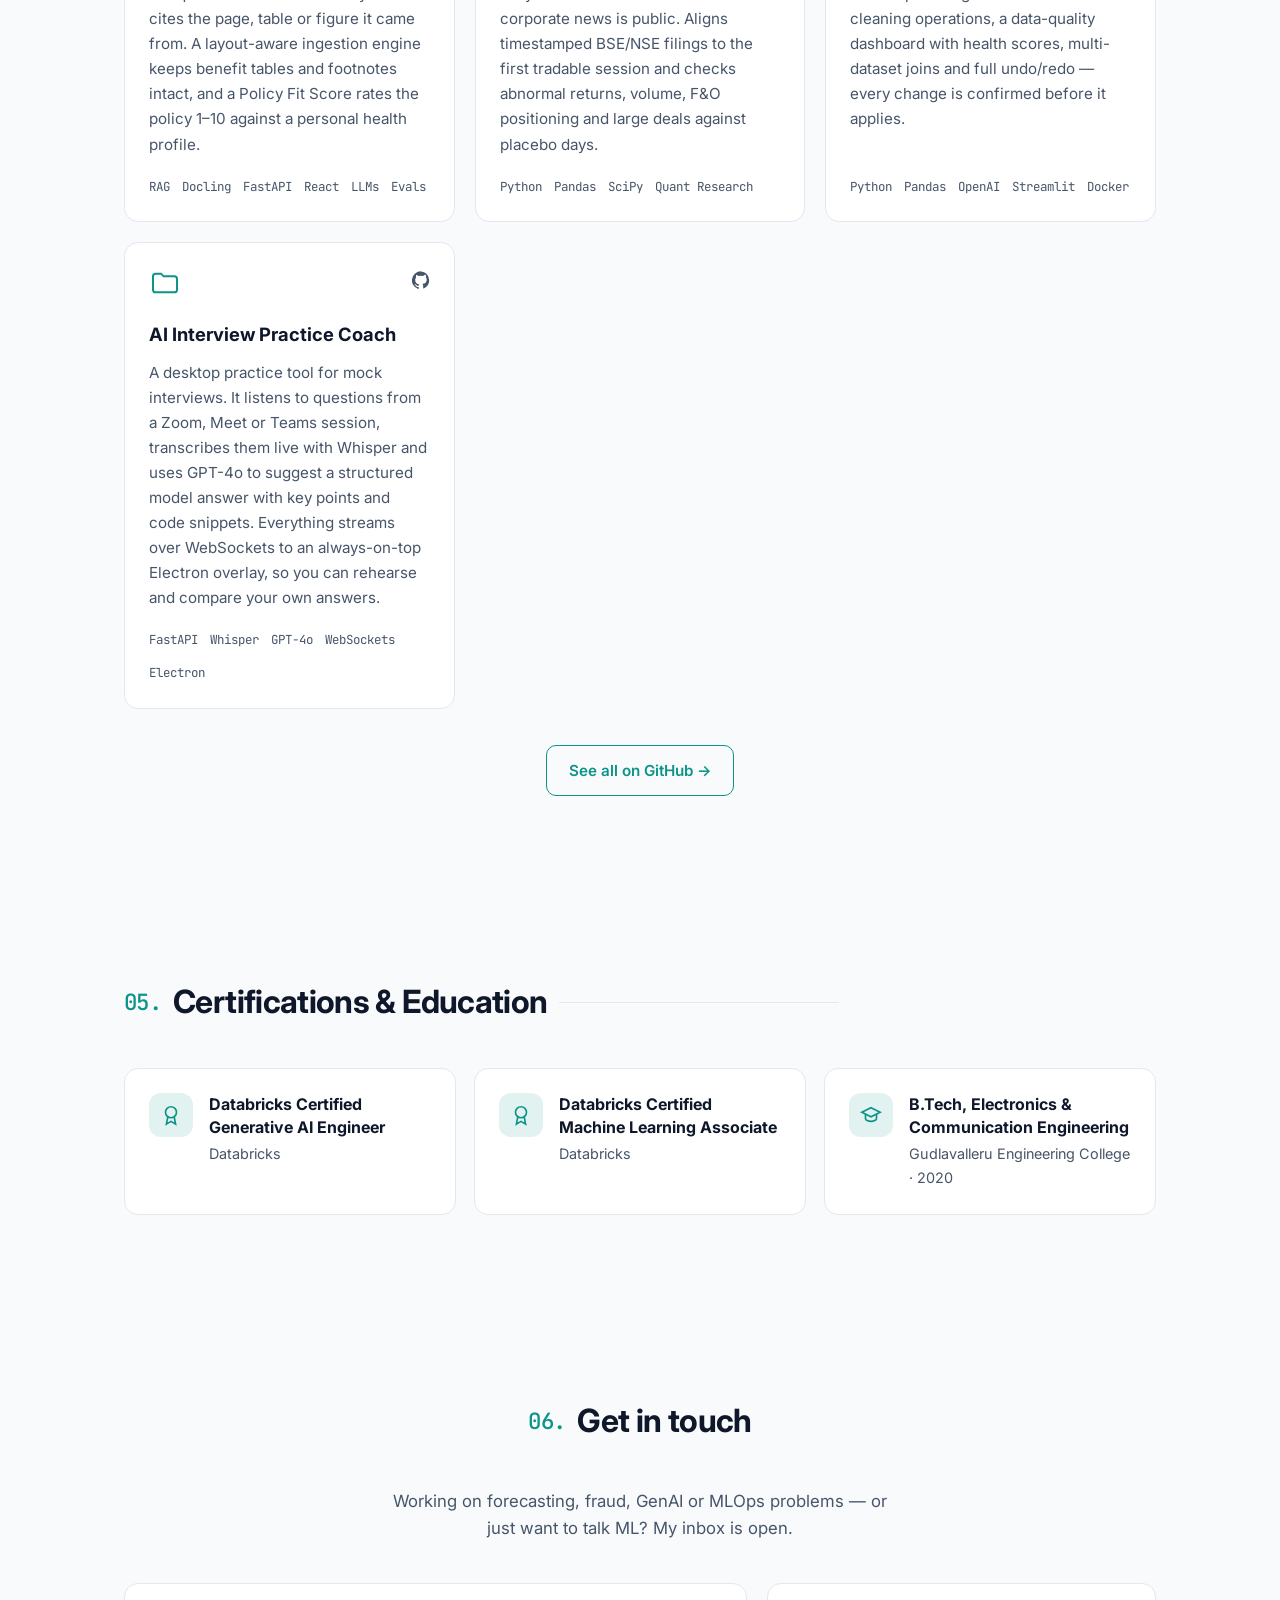
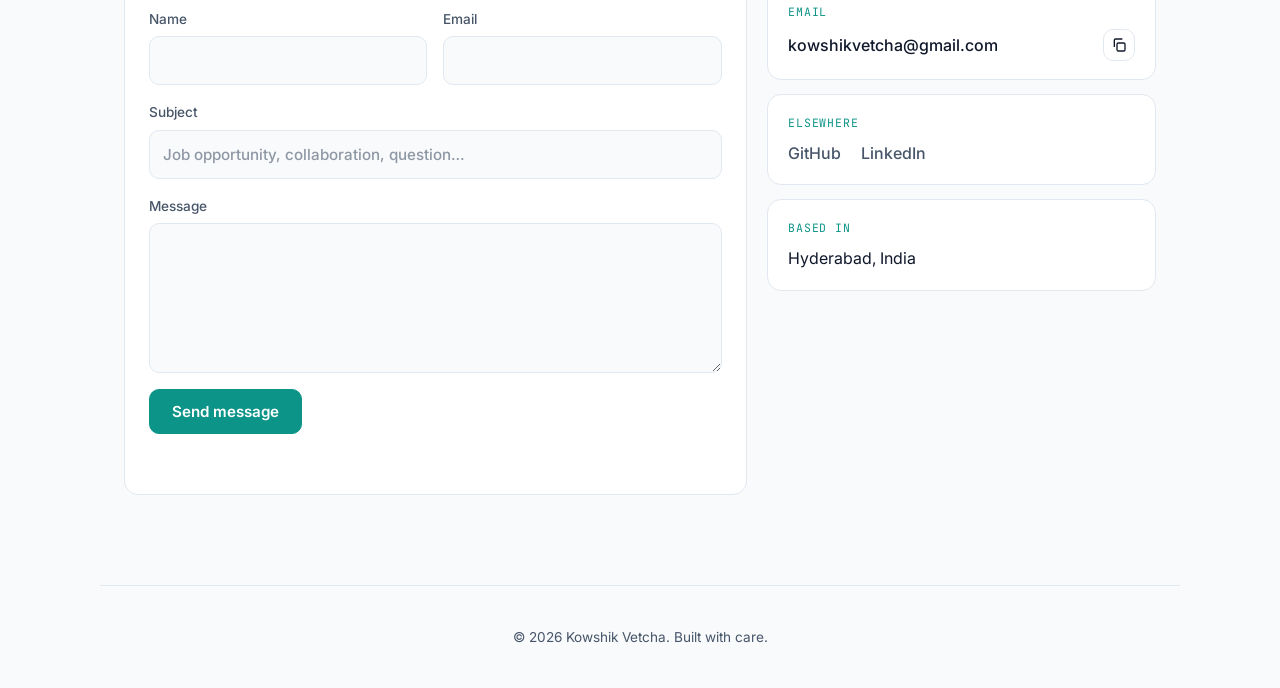
==== commit d00e0305: "Use plain "Download Resume" button label Co-Authored-By: Claude Opus 5.5 <noreply@anthropic.com>" ====
--- a/index.html
+++ b/index.html
@@ -54,7 +54,7 @@
       <p class="hero-tagline" id="hero-tagline"></p>
       <div class="hero-cta">
         <a href="#projects" class="btn btn-primary">View my work</a>
-        <a href="#" class="btn btn-ghost" id="resume-link" download="Vetcha_Kowshik_Resume.pdf">Download résumé</a>
+        <a href="#" class="btn btn-ghost" id="resume-link" download="Vetcha_Kowshik_Resume.pdf">Download Resume</a>
       </div>
       <div class="stats" id="stats"></div>
     </section>
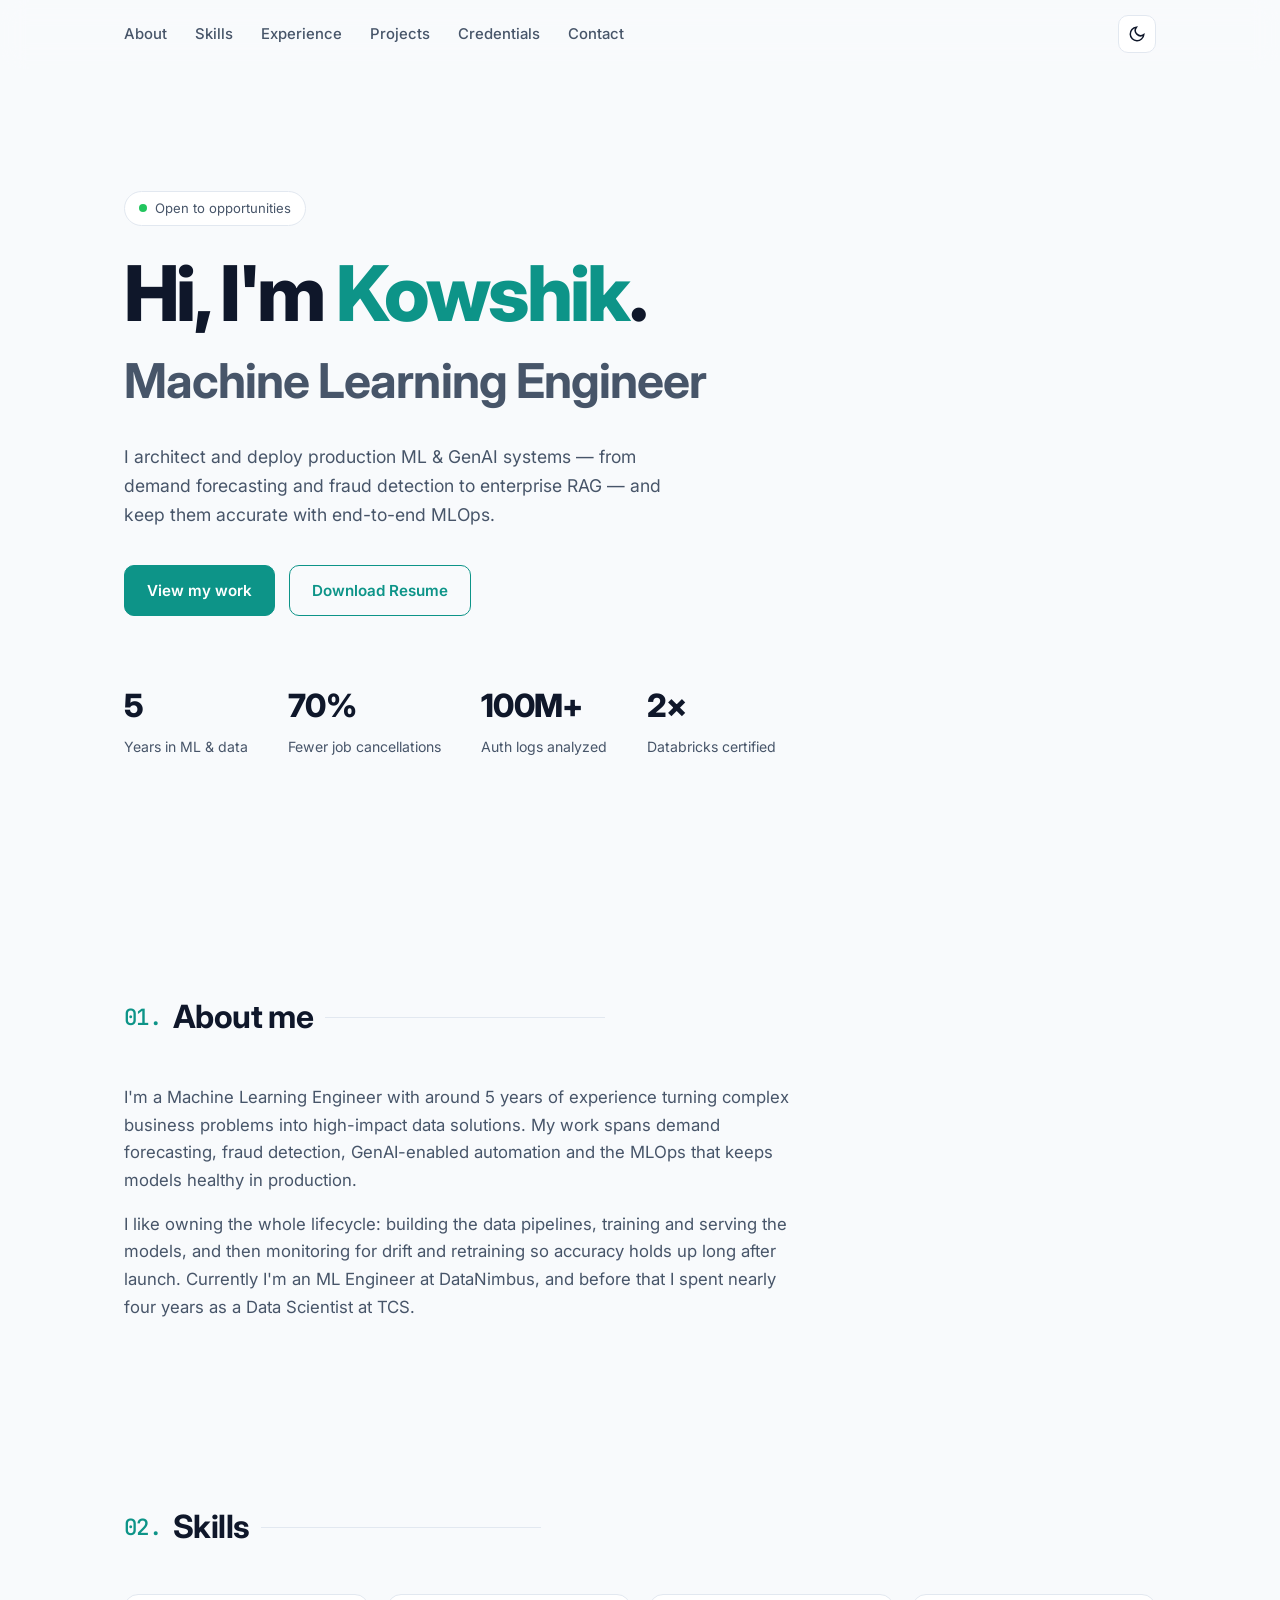
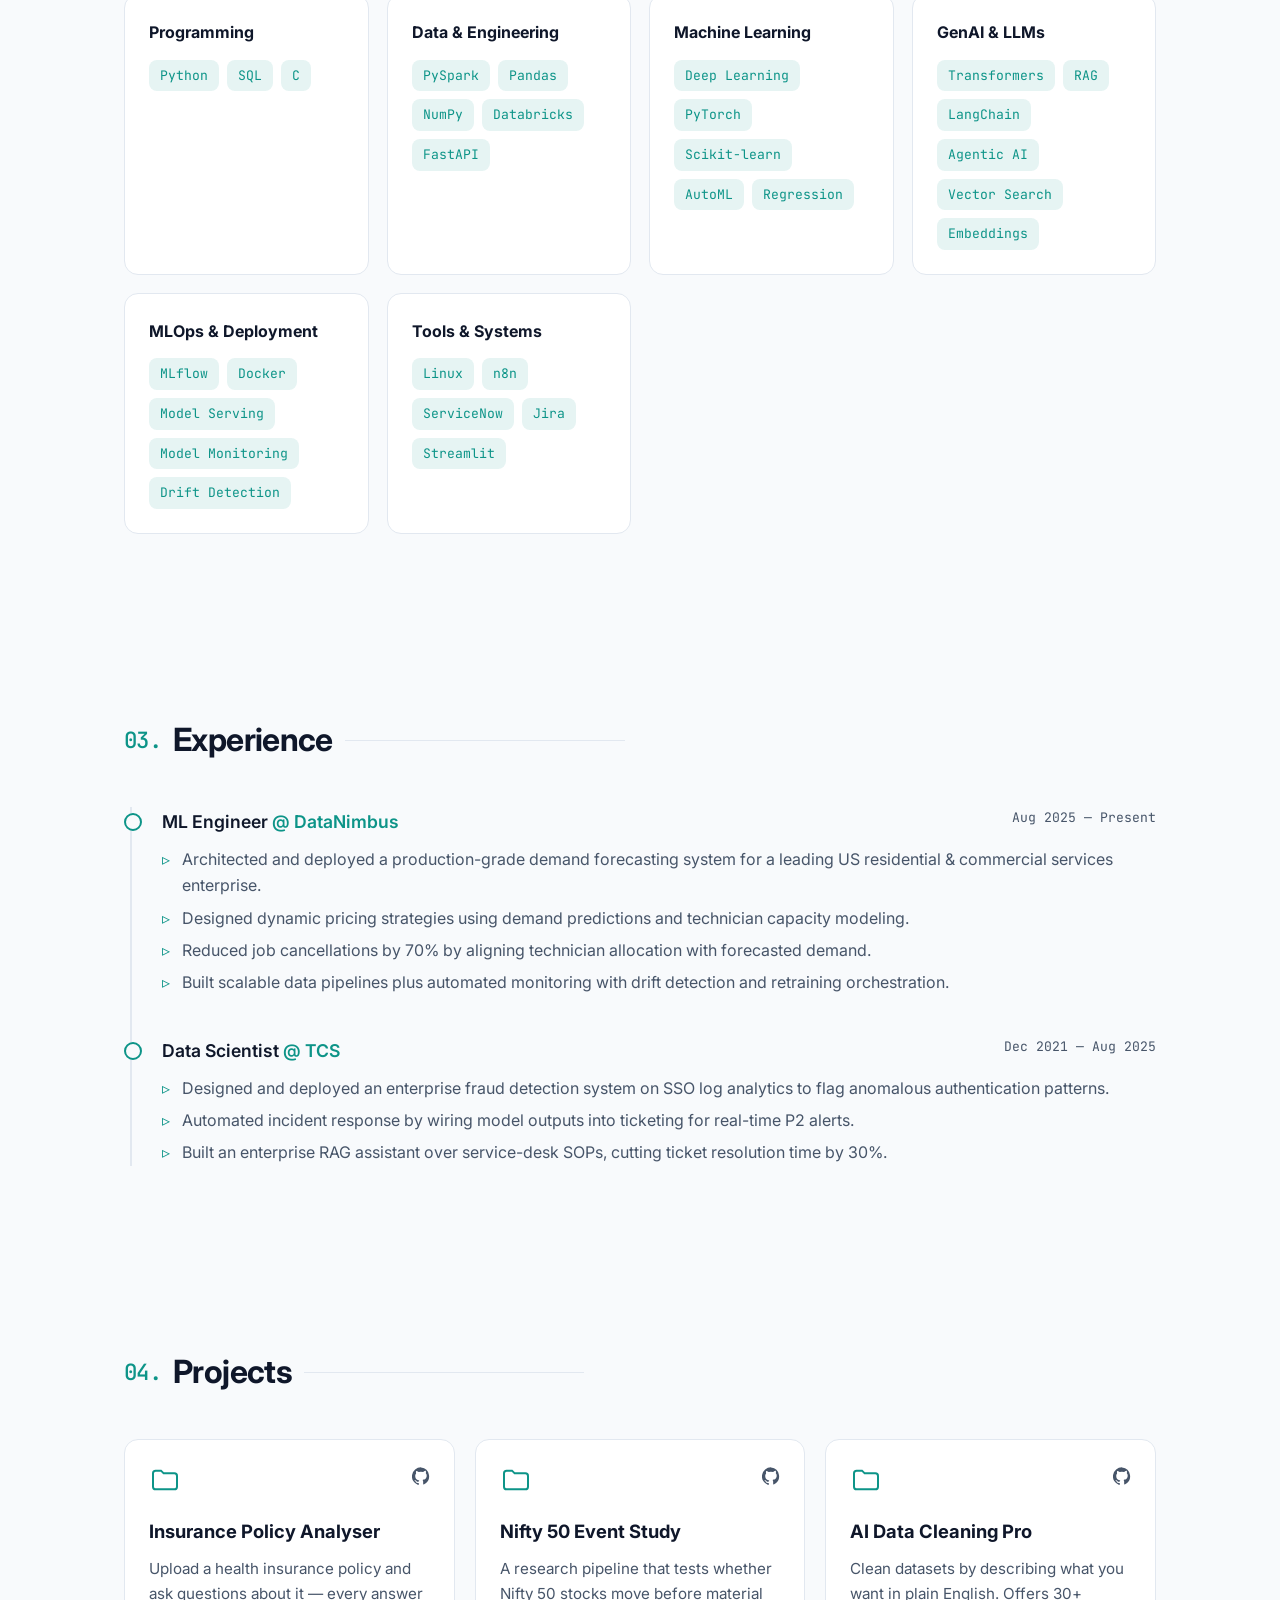
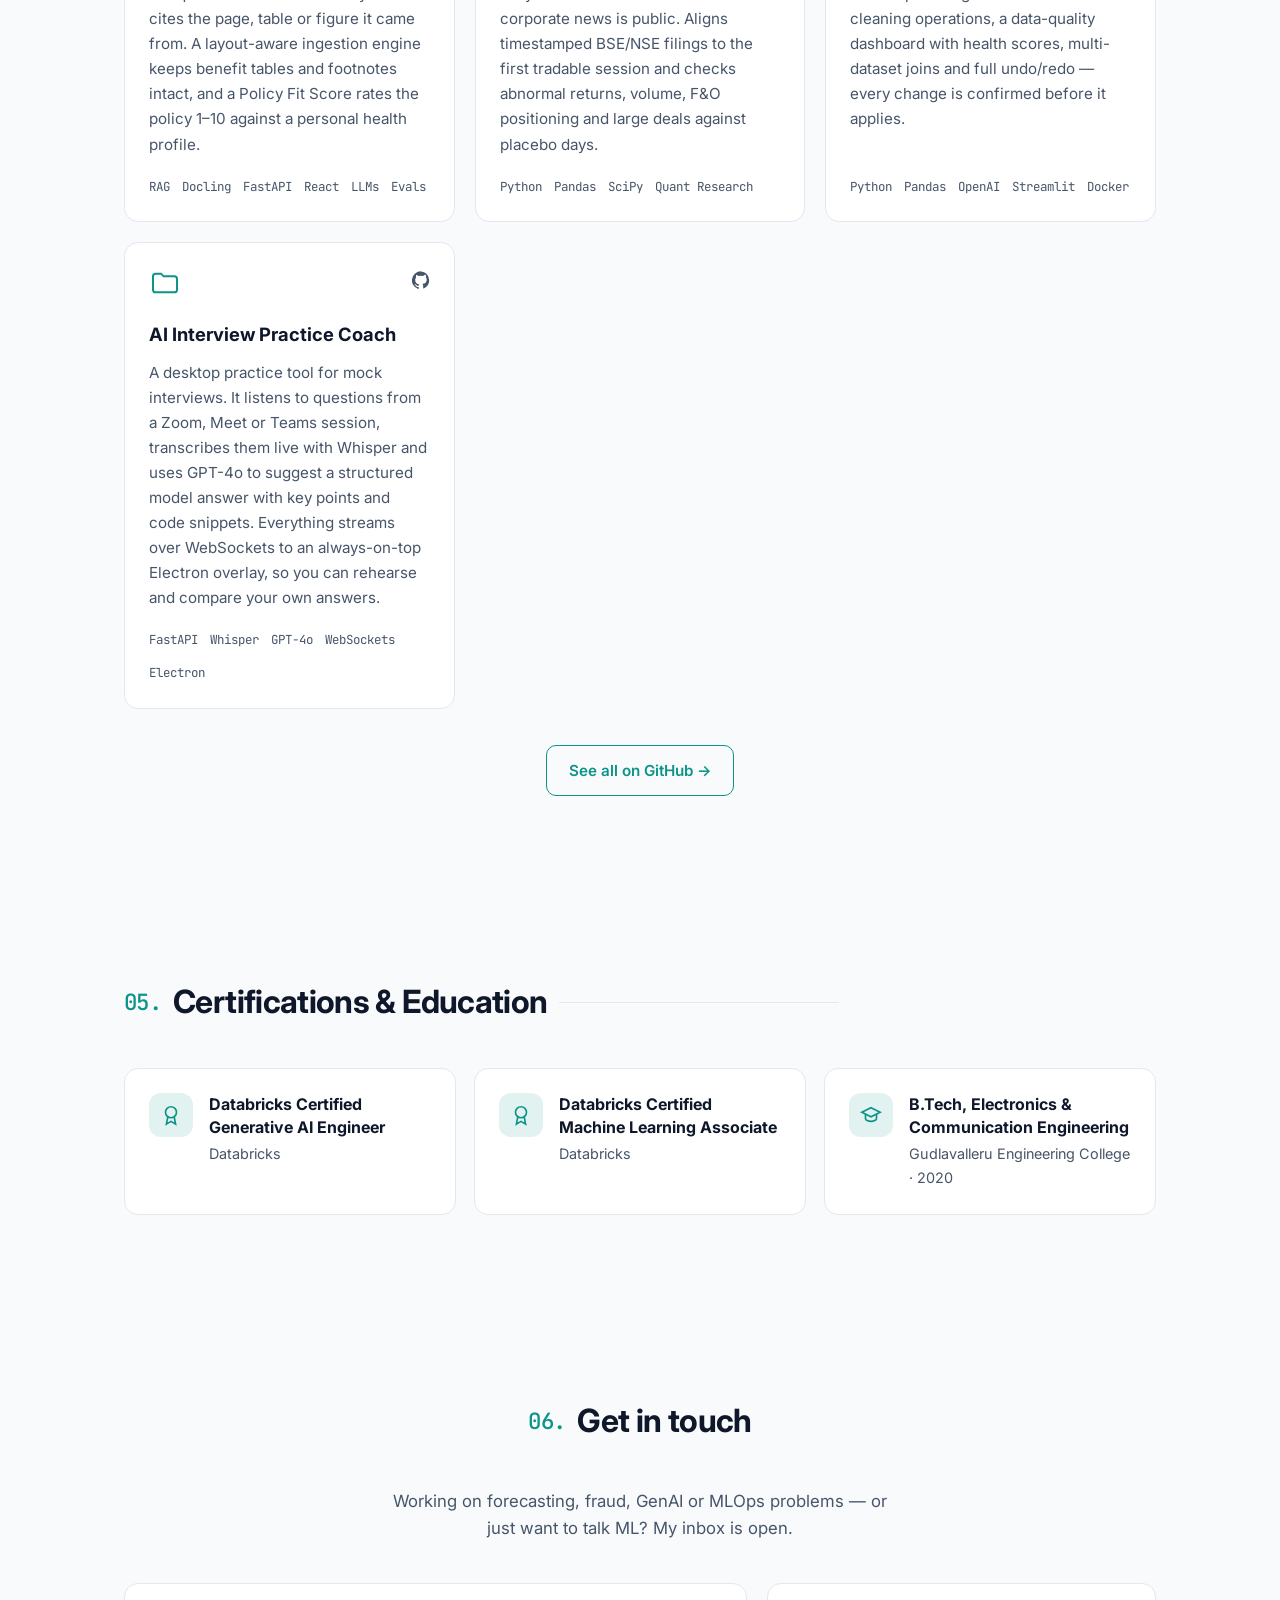
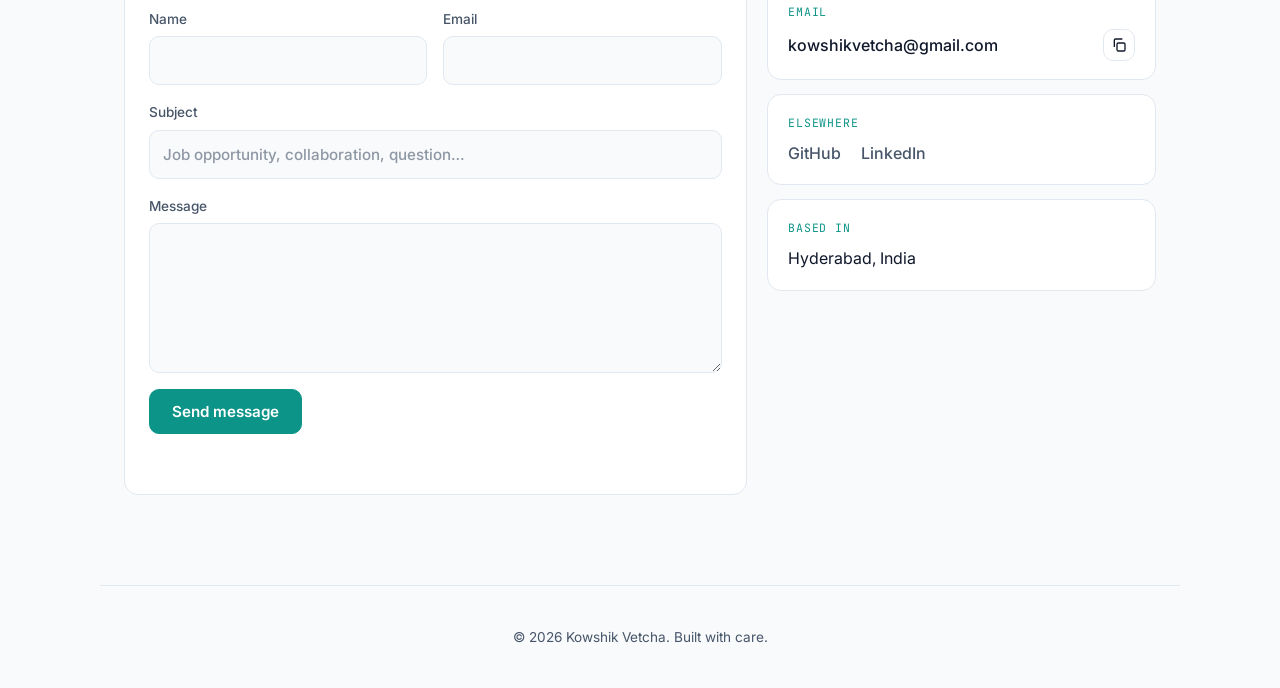
==== commit 1e49cdb3: "Remove K logo from the header Co-Authored-By: Claude Opus 5.5 <noreply@anthropic.com>" ====
--- a/index.html
+++ b/index.html
@@ -25,7 +25,6 @@
 <body>
   <header class="nav">
     <div class="container nav-inner">
-      <a href="#top" class="logo" id="logo"></a>
       <nav class="nav-links" id="nav-links">
         <a href="#about">About</a>
         <a href="#skills">Skills</a>
--- a/styles.css
+++ b/styles.css
@@ -61,11 +61,10 @@
 }
 .nav.scrolled { border-bottom-color: var(--border); }
 .nav-inner { display: flex; align-items: center; justify-content: space-between; height: 68px; }
-.logo { font-weight: 800; font-size: 1.5rem; letter-spacing: -0.02em; }
 .nav-links { display: flex; gap: 28px; }
 .nav-links a { color: var(--muted); font-size: 0.93rem; font-weight: 500; transition: color 0.2s; }
 .nav-links a:hover, .nav-links a.active { color: var(--accent); }
-.nav-actions { display: flex; gap: 8px; }
+.nav-actions { display: flex; gap: 8px; margin-left: auto; }
 .icon-btn {
   display: grid; place-items: center;
   width: 38px; height: 38px;
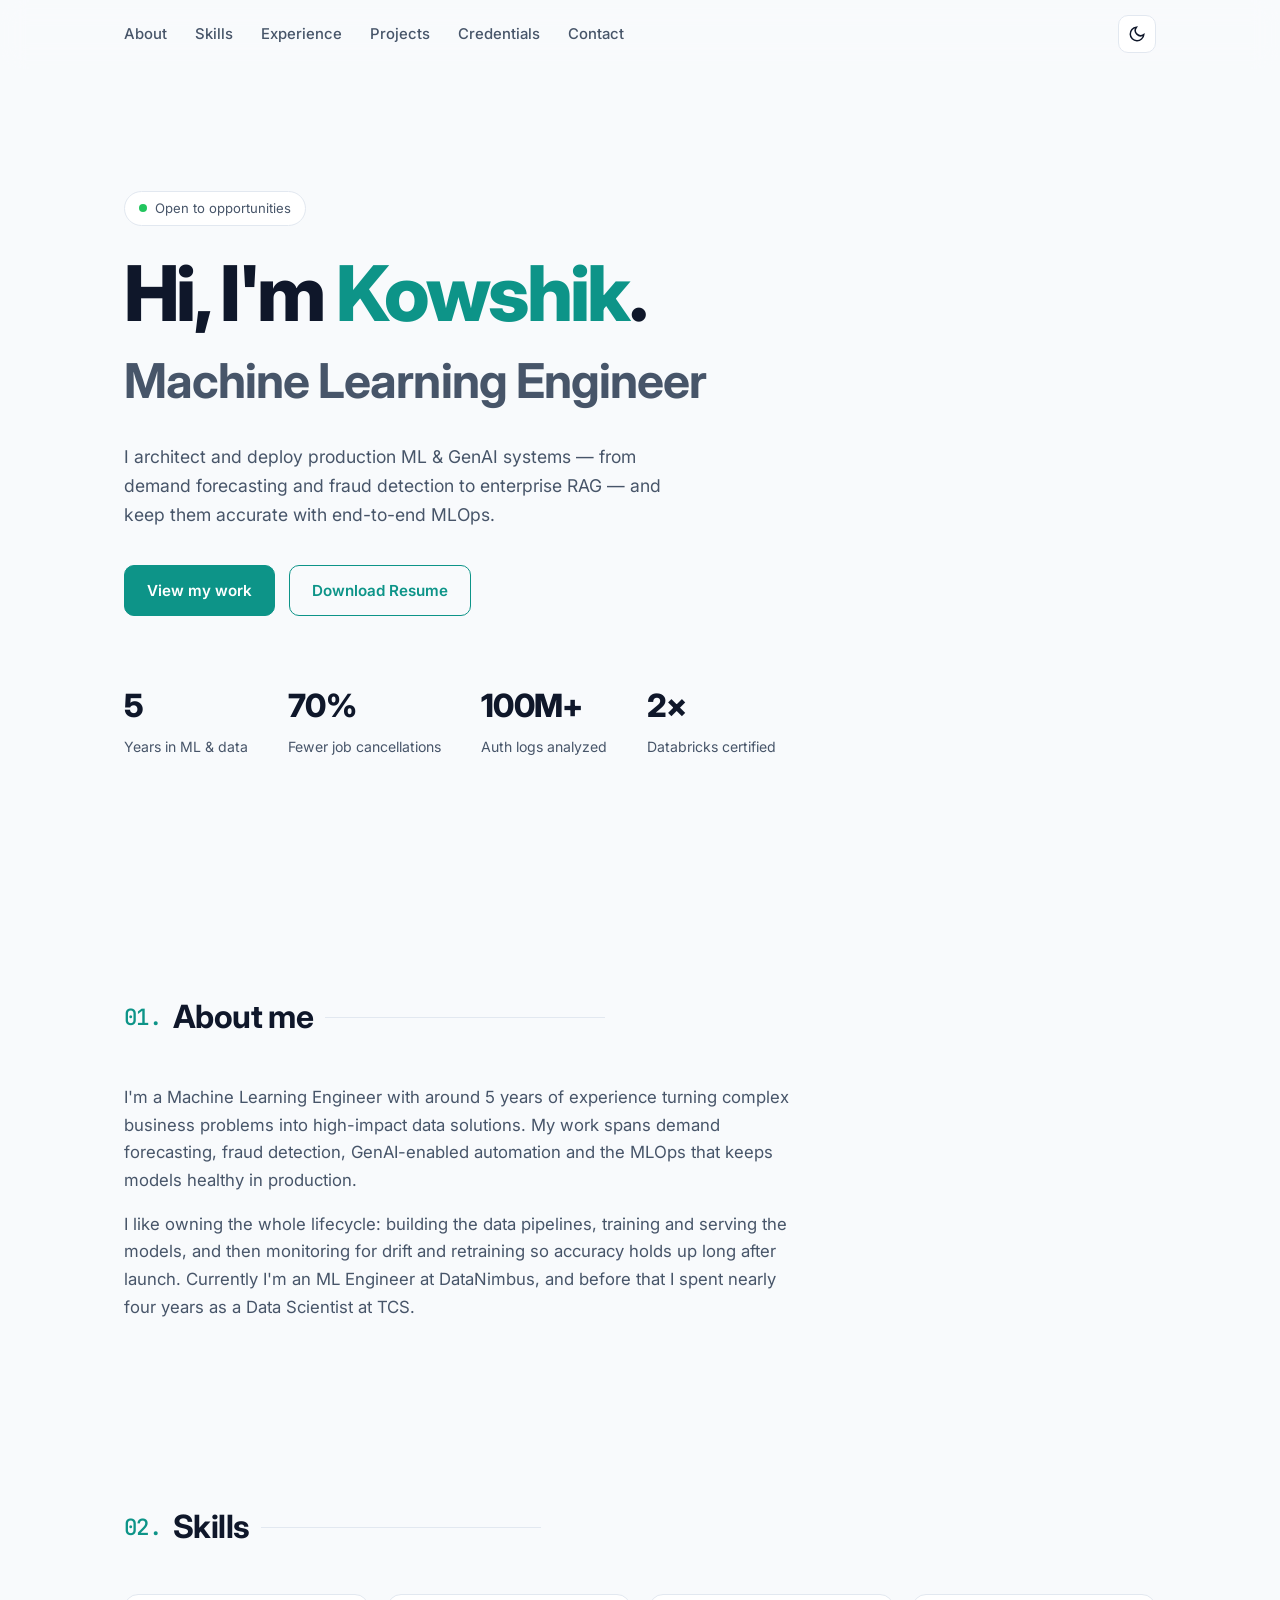
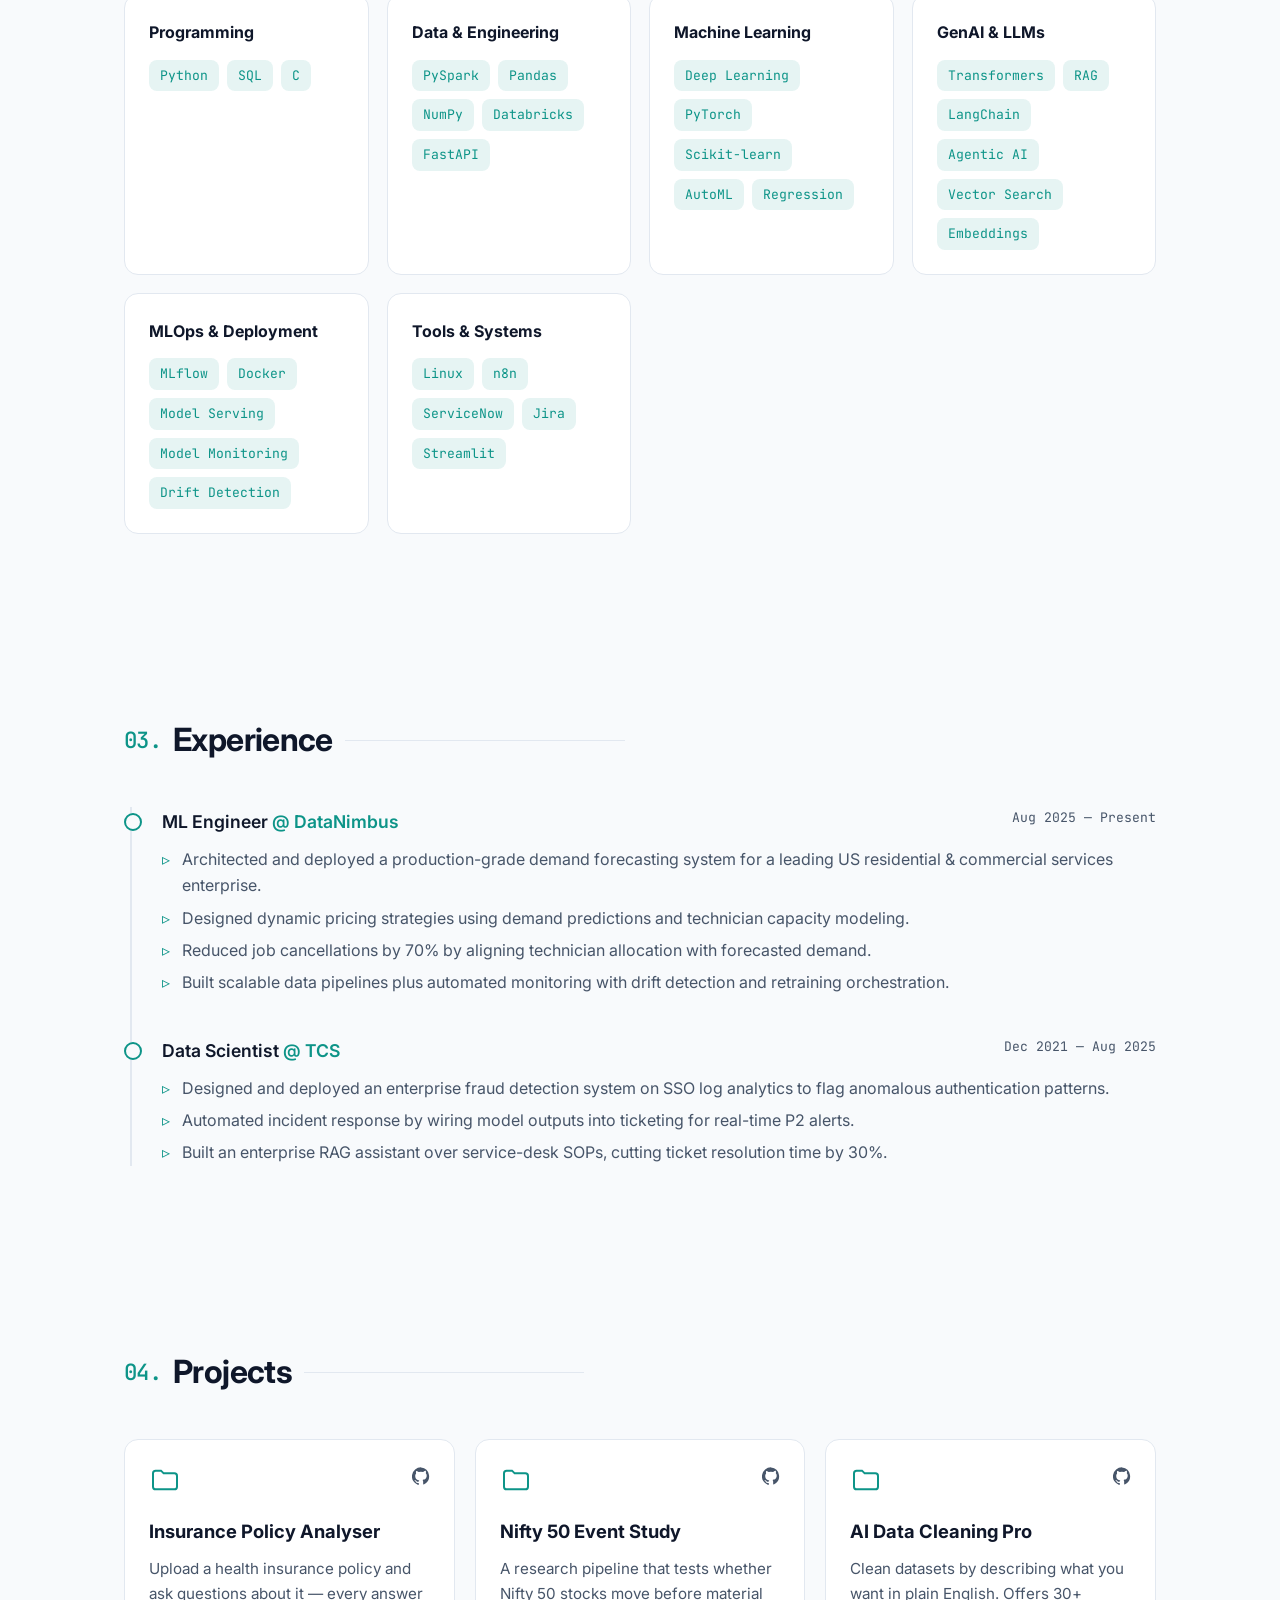
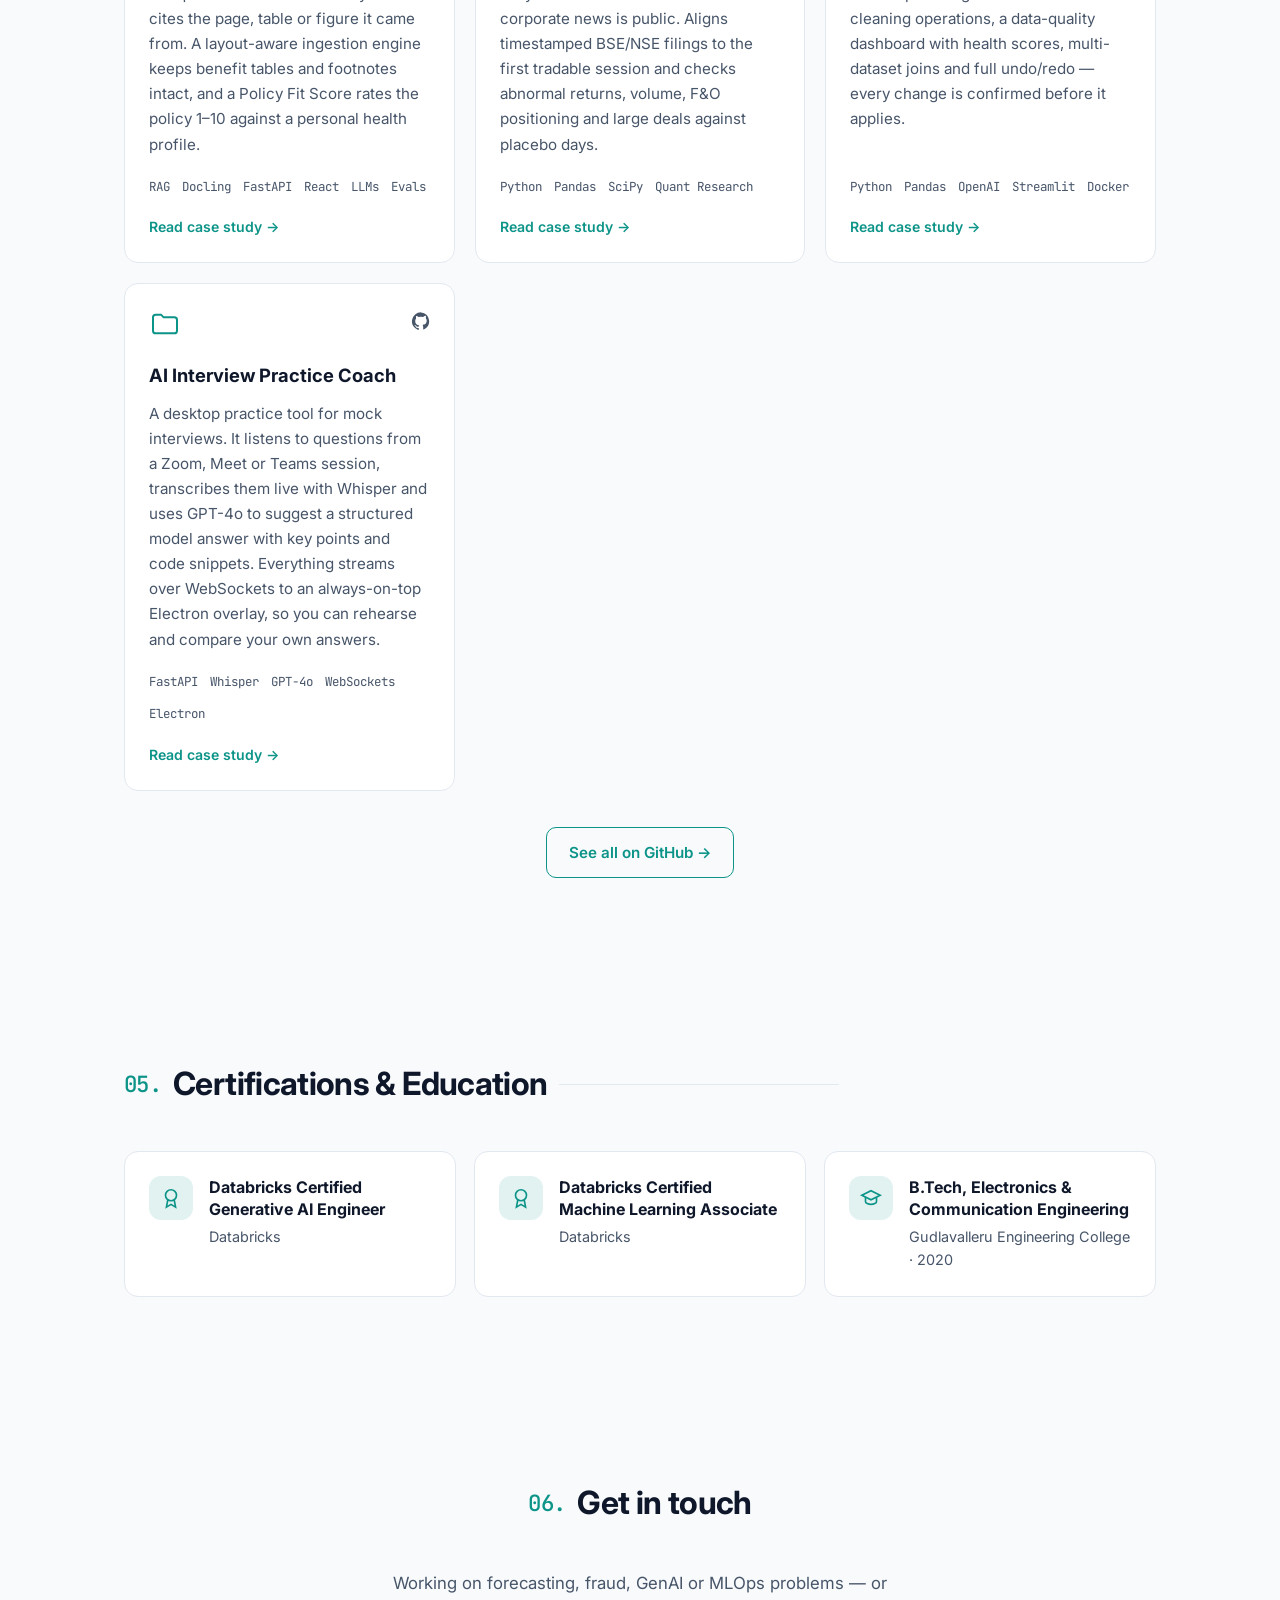
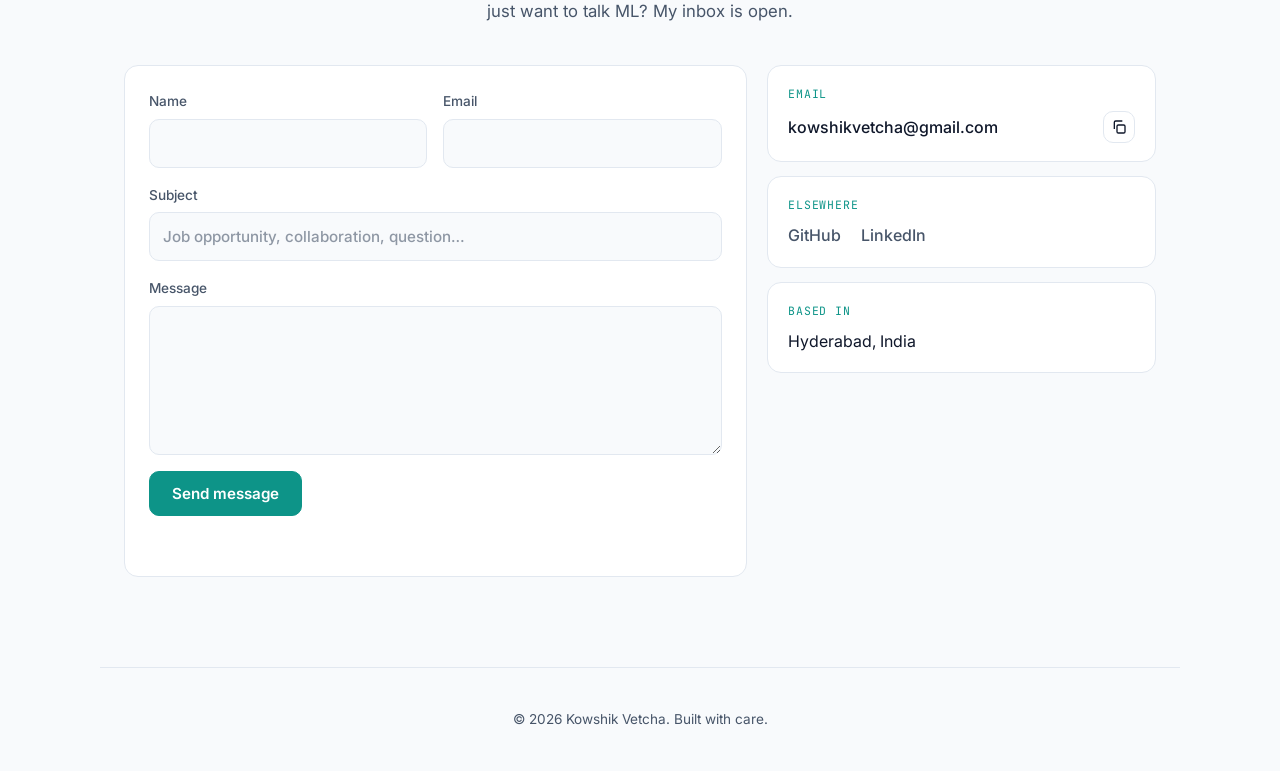
==== commit 4704c02e: "Add project detail pages Each project card now opens project.html?id=<id>, a case-study page rendere" ====
--- a/index.html
+++ b/index.html
@@ -13,7 +13,7 @@
   <link rel="preconnect" href="https://fonts.googleapis.com" />
   <link rel="preconnect" href="https://fonts.gstatic.com" crossorigin />
   <link href="https://fonts.googleapis.com/css2?family=Inter:wght@400;500;600;700;800&family=JetBrains+Mono:wght@400;500&display=swap" rel="stylesheet" />
-  <link rel="stylesheet" href="styles.css" />
+  <link rel="stylesheet" href="styles.css?v=20261120221340" />
   <script>
     // Apply saved theme before paint to avoid a flash
     try {
@@ -128,7 +128,7 @@
     <p id="footer-text"></p>
   </footer>
 
-  <script src="content.js"></script>
-  <script src="script.js"></script>
+  <script src="content.js?v=20261120221340"></script>
+  <script src="script.js?v=20261120221340"></script>
 </body>
 </html>
--- a/styles.css
+++ b/styles.css
@@ -178,8 +178,64 @@
 .tags { display: flex; flex-wrap: wrap; gap: 12px; margin-top: 20px; }
 .tags li { font-family: "JetBrains Mono", monospace; font-size: 0.78rem; color: var(--muted); }
 
+/* Whole card is clickable via the title link; icon links sit above it */
+.project-card { position: relative; cursor: pointer; }
+.card-link::after { content: ""; position: absolute; inset: 0; border-radius: var(--radius); }
+.card-link:focus-visible { outline: none; }
+.project-card:has(.card-link:focus-visible) { outline: 2px solid var(--accent); outline-offset: 3px; }
+.project-links { position: relative; z-index: 1; }
+.project-card:hover h4 { color: var(--accent); }
+.project-card h4 { transition: color 0.2s; }
+.project-card .read-more { flex: none; margin-top: 18px; font-size: 0.88rem; font-weight: 600; color: var(--accent); }
+.read-more span { display: inline-block; transition: transform 0.2s; }
+.project-card:hover .read-more span { transform: translateX(4px); }
+
 .more-link { text-align: center; margin-top: 36px; }
 .project-org { font-family: "JetBrains Mono", monospace; font-size: 0.75rem; color: var(--accent); text-transform: uppercase; letter-spacing: 0.08em; margin-bottom: 6px; }
+
+/* ---------- Project detail page ---------- */
+.project-page { padding-top: 40px; padding-bottom: 80px; }
+.back-link { display: inline-block; color: var(--muted); font-size: 0.92rem; font-weight: 500; transition: color 0.2s; }
+.back-link:hover { color: var(--accent); }
+.project-hero { padding: 36px 0 40px; max-width: 820px; }
+.eyebrow { font-family: "JetBrains Mono", monospace; font-size: 0.8rem; color: var(--accent); text-transform: uppercase; letter-spacing: 0.08em; margin-bottom: 14px; }
+.project-hero h1 { font-size: clamp(2.1rem, 5.5vw, 3.4rem); font-weight: 800; letter-spacing: -0.03em; line-height: 1.1; }
+.project-summary { color: var(--muted); font-size: 1.12rem; margin-top: 18px; max-width: 720px; }
+.project-hero .hero-cta { margin-top: 28px; }
+.project-hero .btn { gap: 8px; }
+
+.metric-grid { display: grid; grid-template-columns: repeat(auto-fit, minmax(190px, 1fr)); gap: 16px; margin-bottom: 56px; }
+.metric { padding: 20px 22px; }
+.metric:hover { transform: none; }
+.metric strong { display: block; font-size: 1.75rem; font-weight: 800; letter-spacing: -0.02em; color: var(--accent); }
+.metric span { color: var(--muted); font-size: 0.88rem; }
+
+.project-layout { display: grid; grid-template-columns: minmax(0, 1fr) 300px; gap: 48px; align-items: start; }
+.case-section + .case-section { margin-top: 44px; }
+.case-section h2 { font-size: 1.35rem; font-weight: 700; letter-spacing: -0.01em; margin-bottom: 14px; display: flex; align-items: center; gap: 10px; }
+.case-section h2::before { content: ""; width: 18px; height: 2px; background: var(--accent); border-radius: 2px; }
+.case-section p { color: var(--muted); font-size: 1rem; }
+.case-section p + p { margin-top: 12px; }
+.case-section strong { color: var(--text); font-weight: 600; }
+.case-list { margin-top: 12px; }
+.case-list li { position: relative; padding-left: 22px; color: var(--muted); margin-top: 10px; }
+.case-list li::before { content: "▹"; position: absolute; left: 0; color: var(--accent); }
+
+.project-aside { position: sticky; top: 92px; display: flex; flex-direction: column; gap: 16px; }
+.aside-card:hover { transform: none; box-shadow: none; }
+.aside-card h3 { font-size: 0.78rem; font-family: "JetBrains Mono", monospace; text-transform: uppercase; letter-spacing: 0.08em; color: var(--accent); margin-bottom: 14px; font-weight: 500; }
+.stack-group + .stack-group { margin-top: 16px; }
+.stack-group h4 { font-size: 0.85rem; font-weight: 600; margin-bottom: 8px; }
+.aside-links { display: flex; flex-direction: column; gap: 10px; }
+.aside-links a { display: flex; align-items: center; gap: 10px; color: var(--muted); font-weight: 500; transition: color 0.2s; }
+.aside-links a:hover { color: var(--accent); }
+
+.project-pager { display: grid; grid-template-columns: 1fr 1fr; gap: 16px; margin-top: 72px; padding-top: 32px; border-top: 1px solid var(--border); }
+.pager-link { display: flex; flex-direction: column; gap: 4px; }
+.pager-link span { font-size: 0.82rem; color: var(--muted); }
+.pager-link strong { font-size: 1.02rem; transition: color 0.2s; }
+.pager-link:hover strong { color: var(--accent); }
+.pager-link.next { text-align: right; }
 
 /* Credentials */
 .creds-grid { display: grid; grid-template-columns: repeat(auto-fit, minmax(280px, 1fr)); gap: 18px; }
@@ -245,4 +301,12 @@
   .nav-links a { padding: 14px 20px; border-top: 1px solid var(--border); }
   .stats { gap: 28px; margin-top: 48px; }
   .contact-grid, .field-row { grid-template-columns: 1fr; }
-}
+  .project-page { padding-top: 24px; }
+  .metric-grid { grid-template-columns: 1fr 1fr; gap: 12px; margin-bottom: 44px; }
+  .metric { padding: 16px; }
+  .metric strong { font-size: 1.4rem; }
+  .project-layout { grid-template-columns: 1fr; gap: 32px; }
+  .project-aside { position: static; }
+  .project-pager { grid-template-columns: 1fr; }
+  .pager-link.next { text-align: left; }
+}
